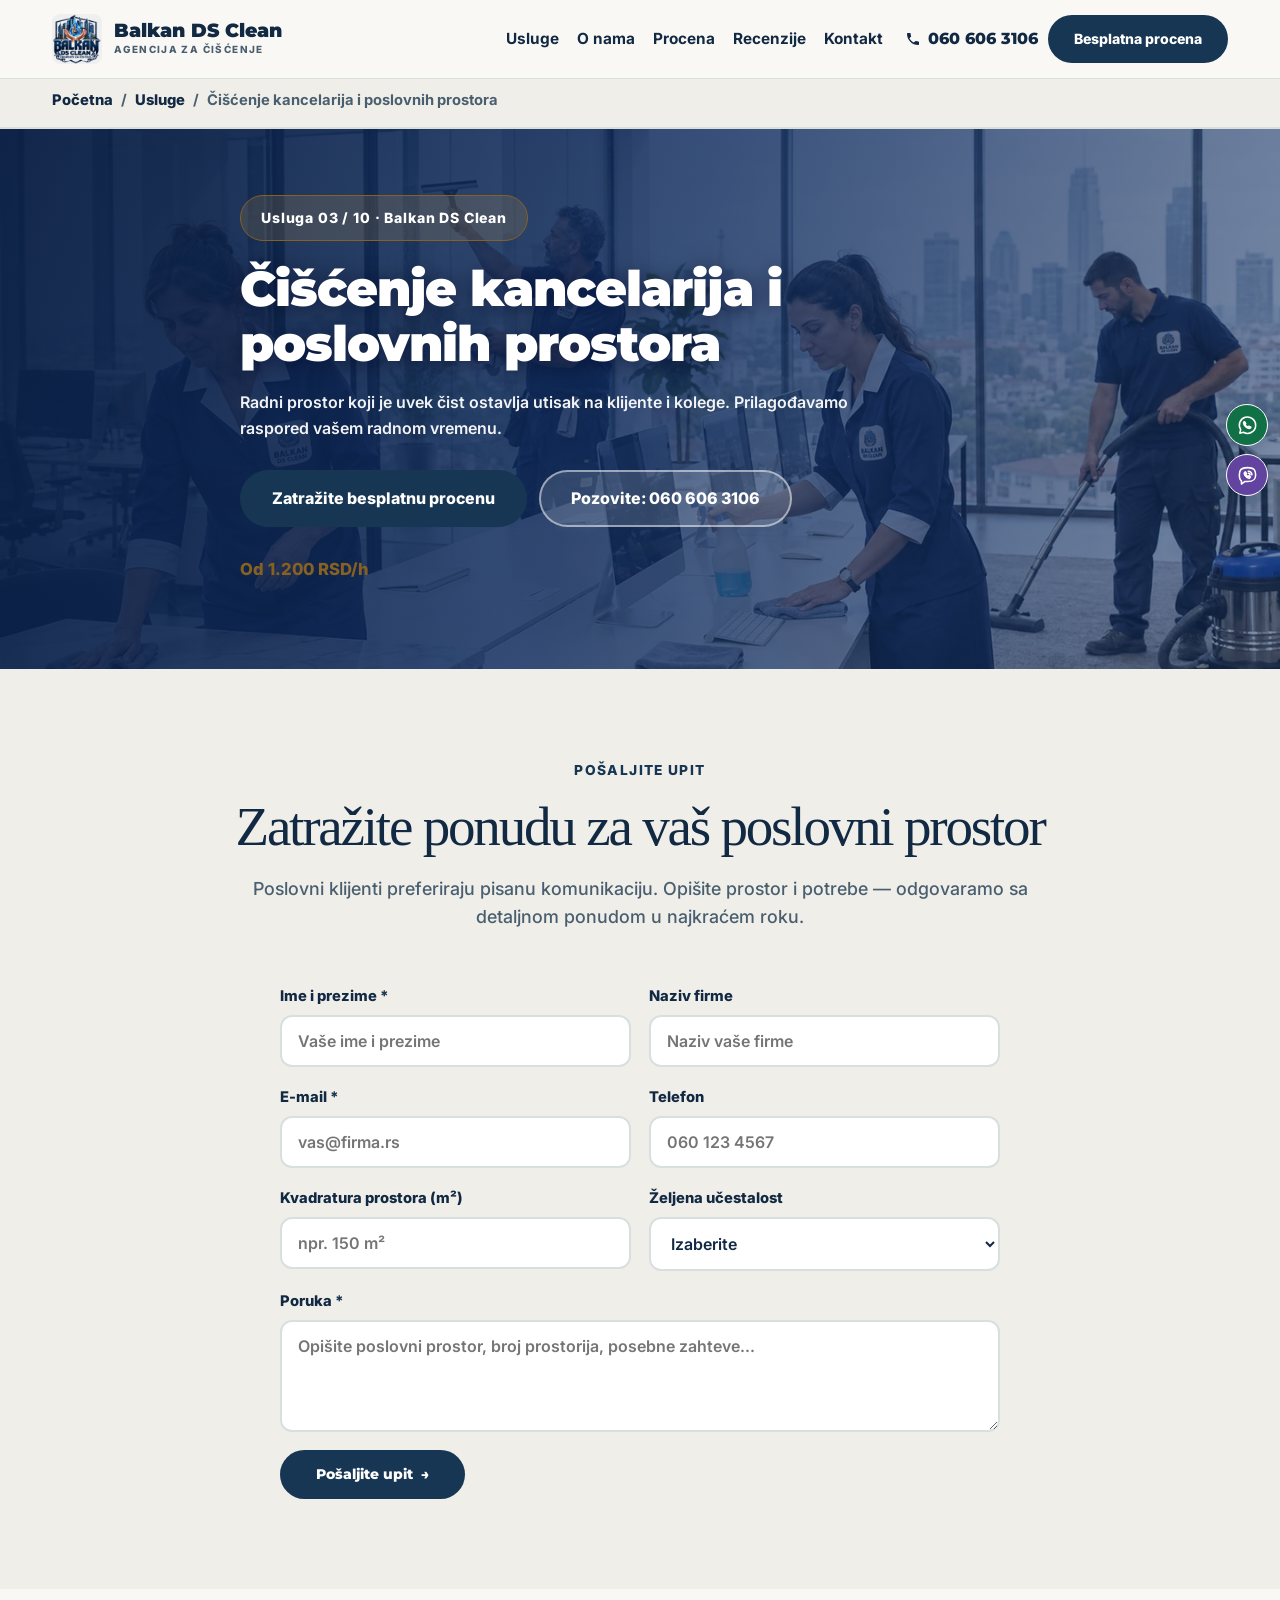
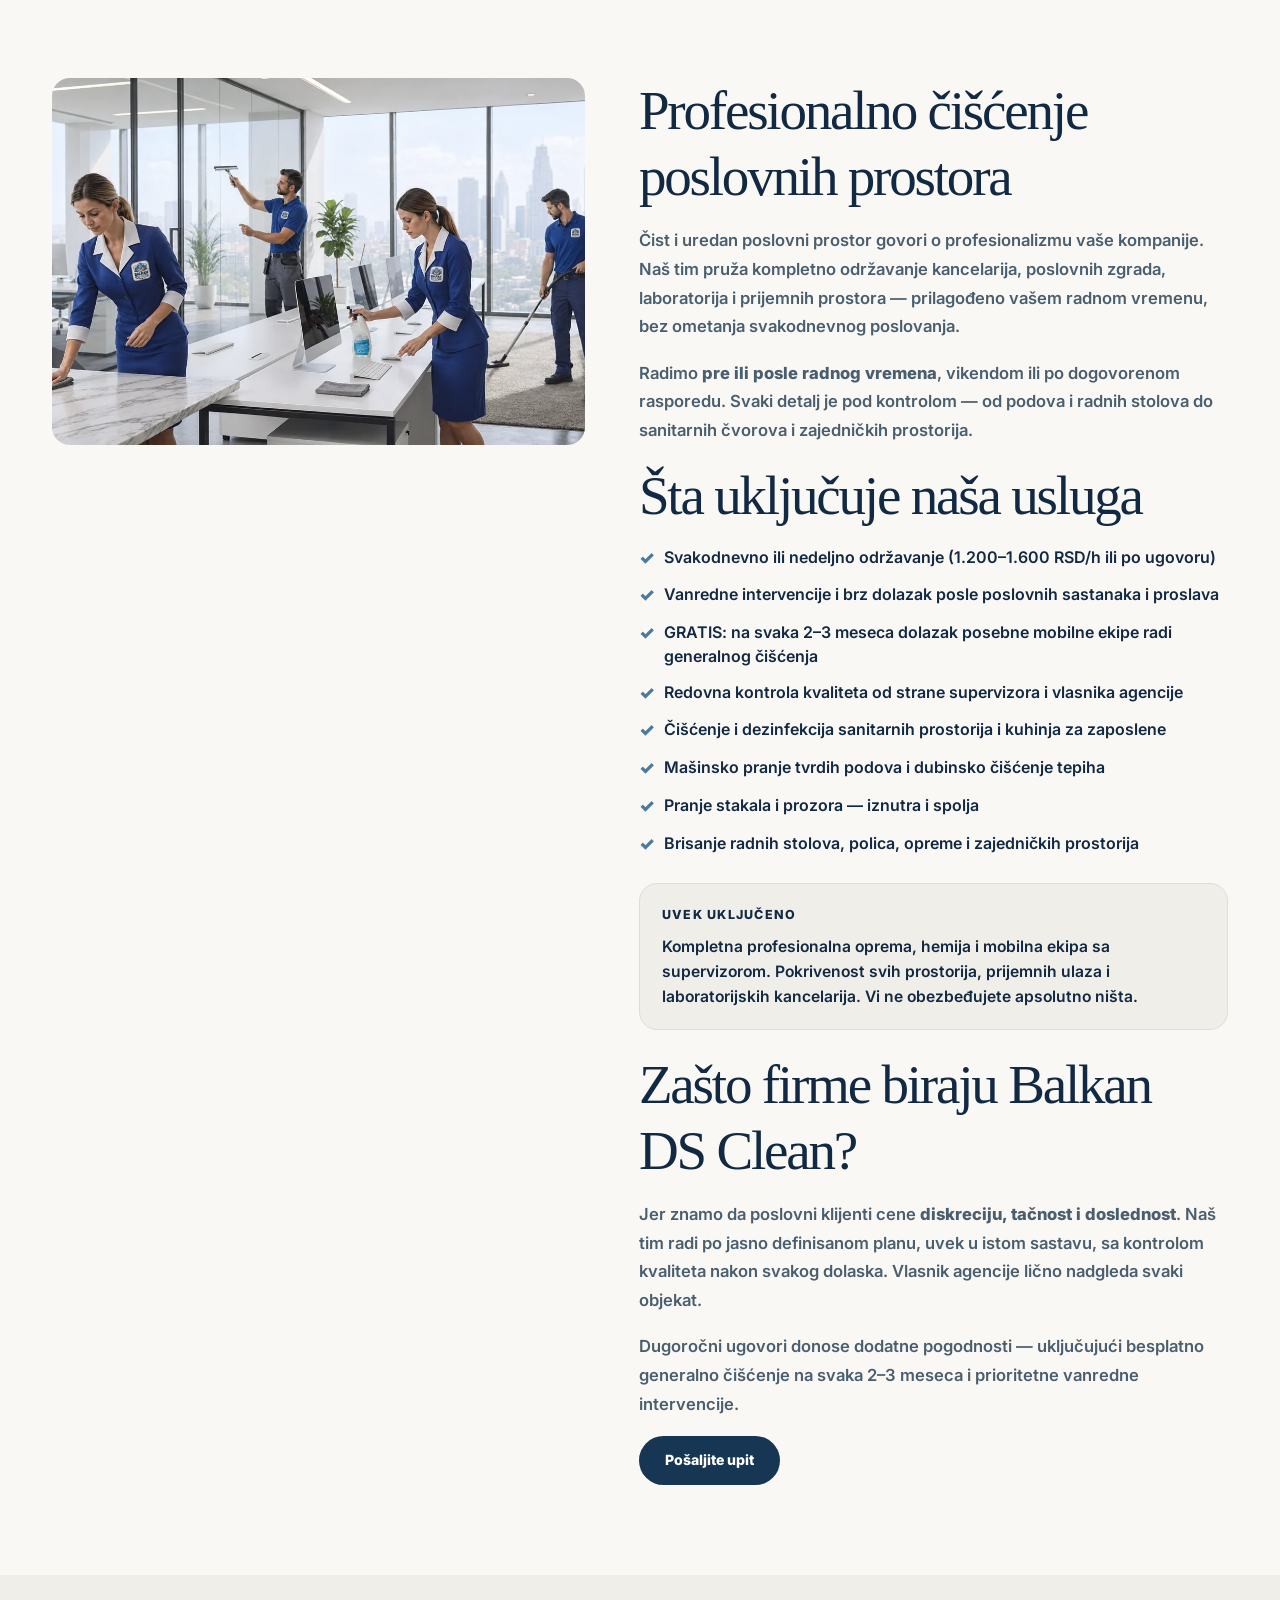
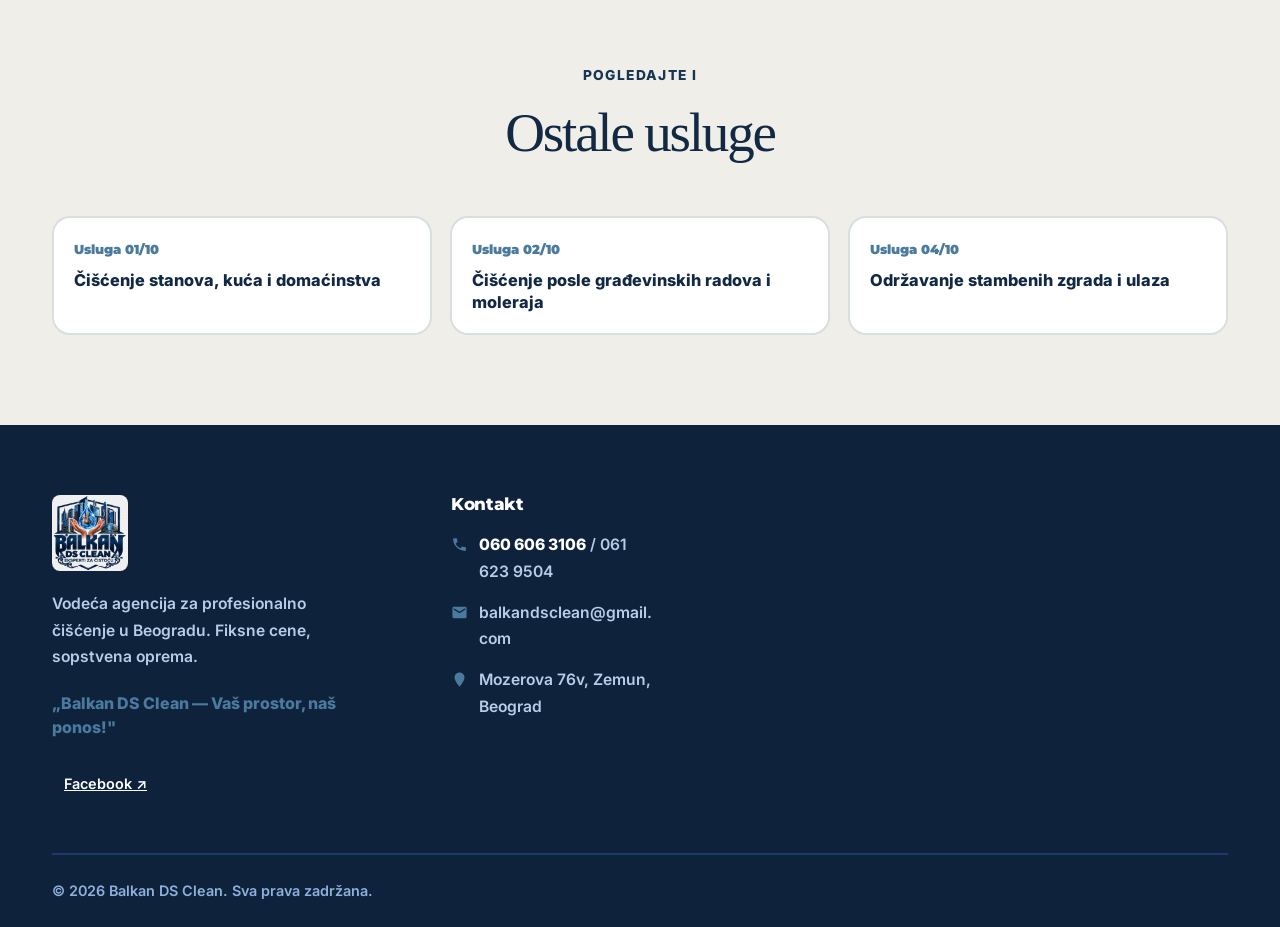
==== usluge/ciscenje-kancelarija/index.html @ 3cfc8174 "Add Balkan DS Clean website redesign" ====
<!doctype html>
<html lang="sr-Latn"><head>
<meta charset="UTF-8">
<meta name="viewport" content="width=device-width, initial-scale=1.0">
<title>Čišćenje kancelarija i poslovnih prostora — Balkan DS Clean | Beograd</title>
<meta name="description" content="Profesionalno čišćenje kancelarija u Beogradu — svakodnevno, nedeljno ili mesečno održavanje. GRATIS generalka.">
<link rel="canonical" href="https://ciscenjebalkan.rs/usluge/ciscenje-kancelarija/">
<meta name="robots" content="index, follow">
<meta property="og:title" content="Čišćenje kancelarija i poslovnih prostora — Balkan DS Clean">
<meta property="og:description" content="Profesionalno čišćenje kancelarija u Beogradu — svakodnevno, nedeljno ili mesečno održavanje. GRATIS generalka.">
<meta property="og:url" content="https://ciscenjebalkan.rs/usluge/ciscenje-kancelarija/">
<meta property="og:type" content="website">
<meta property="og:image" content="https://ciscenjebalkan.rs/og-image.png">
<meta name="twitter:card" content="summary_large_image">
<meta name="theme-color" content="#122943">
<meta name="color-scheme" content="light only">
<link rel="preconnect" href="https://fonts.googleapis.com">
<link rel="preconnect" href="https://fonts.gstatic.com" crossorigin="">
<link href="https://fonts.googleapis.com/css2?family=Montserrat:wght@700;800;900&amp;family=Inter:wght@500;600;700;800&amp;display=swap&amp;subset=latin,latin-ext" rel="stylesheet">
<script type="application/ld+json">
{"@context":"https://schema.org","@type":"Service","serviceType":"Čišćenje kancelarija i poslovnih prostora","provider":{"@type":"HouseCleaningService","name":"Balkan DS Clean","telephone":"+381606063106","email":"balkandsclean@gmail.com"},"areaServed":{"@type":"City","name":"Beograd"},"url":"https://ciscenjebalkan.rs/usluge/ciscenje-kancelarija/","description":"Profesionalno čišćenje kancelarija u Beogradu — svakodnevno, nedeljno ili mesečno održavanje. GRATIS generalka."}
</script>
<style>
:root{
  color-scheme: only light;
  --plava:#1A56A0;
  --plava-tamna:#0E2E5A;
  --plava-hover:#2366B8;
  --plava-svetla:#4C8DD6;
  --plava-bg:#EFF6FF;
  --plava-bg2:#DCE9F7;
  --tekst:#1A3D6E;
  --tekst-blagi:#3A6BA5;
  --bela:#FFFFFF;
  --linija:#B8D4F0;
  --zlato:#2E6FBB;
  --korall:#E8724C;
  --sadrzaj:1240px;
  --r:16px;
  --f-naslov:'Montserrat',system-ui,sans-serif;
  --f-tekst:'Inter',system-ui,-apple-system,sans-serif;
}
*{margin:0;padding:0;box-sizing:border-box}
html{scroll-behavior:smooth;background:#fff}
body{font-family:var(--f-tekst);color:var(--tekst);background:var(--bela);font-size:1.12rem;font-weight:600;line-height:1.7;-webkit-font-smoothing:antialiased;overflow-x:hidden}
img{max-width:100%;display:block}
a{color:inherit;text-decoration:none}
h1,h2,h3,h4{font-family:var(--f-naslov);color:var(--plava);line-height:1.16;letter-spacing:-.02em;font-weight:800}
.omot{max-width:var(--sadrzaj);margin:0 auto;padding:0 32px}
button{font:inherit;cursor:pointer}
strong,b{font-weight:800}

/* HEADER */
.glava{position:fixed;top:0;left:0;right:0;z-index:70;padding:10px 0;transition:background .25s,padding .25s,box-shadow .25s;background:linear-gradient(180deg,rgba(8,29,66,.6),rgba(8,29,66,0))}
.glava.pun{background:rgba(255,255,255,.98);backdrop-filter:blur(12px);padding:6px 0;box-shadow:0 1px 0 var(--linija)}
.glava .omot{display:flex;align-items:center;gap:22px;min-height:58px}
.logo{display:flex;align-items:center;gap:12px;flex-shrink:0}
.logo img{height:60px;width:auto;object-fit:contain;transition:height .25s;flex-shrink:0}
.glava.pun .logo img{height:50px}
.logo-ime{font-family:var(--f-naslov);font-weight:900;font-size:1.16rem;color:#fff;transition:color .25s;display:block;line-height:1.15}
.logo-pod{font-size:.62rem;letter-spacing:.14em;text-transform:uppercase;font-weight:800;color:rgba(255,255,255,.8);transition:color .25s;display:block}
.glava.pun .logo-ime{color:var(--plava)}
.glava.pun .logo-pod{color:var(--tekst-blagi)}
.meni{display:flex;gap:18px;margin-left:auto;align-items:center}
.meni a{font-size:.96rem;font-weight:700;color:rgba(255,255,255,.95);padding:6px 0;position:relative;transition:color .2s;white-space:nowrap}
.glava.pun .meni a{color:var(--tekst)}
.meni a::after{content:'';position:absolute;left:0;bottom:0;height:2px;width:0;background:var(--korall);transition:width .2s}
.meni a:hover::after{width:100%}
.glava-akcije{display:flex;align-items:center;gap:10px}
.tel-glava{font-family:var(--f-naslov);font-weight:800;font-size:.98rem;color:#fff;display:flex;align-items:center;gap:7px;white-space:nowrap;transition:color .25s}
.glava.pun .tel-glava{color:var(--plava)}
.tel-glava svg{width:16px;height:16px;fill:currentColor}
.dugme{display:inline-flex;align-items:center;justify-content:center;gap:9px;padding:14px 24px;border-radius:10px;font-weight:800;font-size:.96rem;border:2px solid transparent;cursor:pointer;transition:all .2s;white-space:nowrap;line-height:1.2}
.dugme-plava{background:var(--plava);color:#fff}
.dugme-plava:hover{background:var(--plava-hover);transform:translateY(-2px)}
.dugme-korall{background:var(--korall);color:#fff}
.dugme-korall:hover{background:#D4623D;transform:translateY(-2px)}
.dugme-obris{background:transparent;color:var(--plava);border-color:var(--linija)}
.dugme-obris:hover{border-color:var(--plava-svetla);background:var(--plava-bg)}
.dugme-providno{background:rgba(255,255,255,.14);color:#fff;border-color:rgba(255,255,255,.5)}
.dugme-providno:hover{background:rgba(255,255,255,.24)}
.dugme-wa{background:#25D366;color:#fff}
.dugme-wa:hover{background:#1FB955;transform:translateY(-2px)}
.burger{display:none;background:none;border:0;padding:8px;cursor:pointer}
.burger span{display:block;width:24px;height:3px;background:#fff;margin:5px 0;transition:.22s;border-radius:2px}
.glava.pun .burger span{background:var(--plava)}
.burger.aktivan span:nth-child(1){transform:translateY(8px) rotate(45deg)}
.burger.aktivan span:nth-child(2){opacity:0}
.burger.aktivan span:nth-child(3){transform:translateY(-8px) rotate(-45deg)}

/* HERO */
.hero{position:relative;min-height:96svh;display:flex;align-items:center;padding:150px 0 70px;overflow:hidden;background:var(--plava-tamna)}
.hero-slika{position:absolute;inset:0;z-index:1}
.hero-slika img{width:100%;height:100%;object-fit:cover}
.hero-slika::after{content:'';position:absolute;inset:0;background:linear-gradient(115deg,rgba(8,29,66,.95) 0%,rgba(13,42,92,.85) 45%,rgba(13,42,92,.55) 100%)}
.hero .omot{position:relative;z-index:6}
.hero-tekst{max-width:820px}
.nadnaslov{display:inline-flex;align-items:center;gap:10px;font-size:.9rem;font-weight:800;letter-spacing:.03em;color:#fff;background:rgba(217,164,65,.16);border:1.5px solid var(--zlato);padding:11px 20px;border-radius:100px;margin-bottom:24px}
.nadnaslov .zvezde{color:var(--zlato);font-size:1.15rem;letter-spacing:.05em}
.hero h1{font-weight:900;font-size:clamp(2.1rem,4.2vw,3.6rem);line-height:1.12;letter-spacing:-.02em;color:#fff;margin-bottom:22px;text-shadow:0 2px 24px rgba(0,10,30,.6)}
.hero h1 span{color:var(--plava-svetla)}
.hero-uvod{font-size:clamp(1.05rem,1.3vw,1.24rem);font-weight:600;color:rgba(255,255,255,.94);max-width:720px;margin-bottom:32px;line-height:1.62;text-shadow:0 1px 12px rgba(0,10,30,.5)}
.hero-akcije{display:flex;gap:12px;flex-wrap:wrap;margin-bottom:38px}
.hero-akcije .dugme{padding:18px 32px;font-size:1.04rem}
.pulsira{animation:pulsPad 2.2s ease-in-out infinite}
@keyframes pulsPad{0%,100%{box-shadow:0 0 0 0 rgba(232,114,76,.45)}50%{box-shadow:0 0 0 12px rgba(232,114,76,0)}}
.hero-poverenje{display:flex;flex-direction:column;gap:12px}
.hero-poverenje-red{display:flex;align-items:center;gap:11px;color:#fff;font-size:.98rem;font-weight:700}
.hero-poverenje-red svg{width:20px;height:20px;fill:var(--plava-svetla);flex-shrink:0}

/* TRAKA POVERENJA (velike zvezde) */
.poverenje{background:var(--plava-bg);padding:34px 0;border-bottom:2px solid var(--linija)}
.poverenje .omot{display:flex;align-items:center;justify-content:center;gap:22px;flex-wrap:wrap;text-align:center}
.pov-zvezde{font-size:2.6rem;color:var(--zlato);letter-spacing:.06em;line-height:1}
.pov-tekst{max-width:640px}
.pov-ocena{font-family:var(--f-naslov);font-weight:900;font-size:1.5rem;color:var(--plava);display:block;line-height:1.2}
.pov-poruka{font-size:1.06rem;font-weight:700;color:var(--tekst-blagi);line-height:1.5}

/* SEKCIJE */
.sekcija{padding:92px 0}
.sekcija-svetla{background:var(--plava-bg)}
.zaglavlje{max-width:780px;margin:0 auto 52px;text-align:center}
.oznaka{font-size:.86rem;font-weight:800;letter-spacing:.1em;color:var(--korall);margin-bottom:14px;display:block;text-transform:uppercase}
.zaglavlje h2{font-weight:900;font-size:clamp(1.9rem,3.1vw,2.7rem);margin-bottom:16px;line-height:1.14}
.zaglavlje p{color:var(--tekst-blagi);font-size:1.12rem;font-weight:600;line-height:1.6}

/* USLUGE */
.usluge-mreza{display:grid;grid-template-columns:repeat(4,1fr);gap:20px}
.usluga-karta{background:#fff;border:2px solid var(--linija);border-radius:var(--r);overflow:hidden;transition:border-color .25s,transform .25s,box-shadow .25s;display:flex;flex-direction:column}
.usluga-karta:hover{border-color:var(--plava-svetla);transform:translateY(-5px);box-shadow:0 22px 44px rgba(13,42,92,.14)}
.usluga-slika{aspect-ratio:16/10;position:relative;overflow:hidden;background:var(--plava-bg2)}
.usluga-slika img{width:100%;height:100%;object-fit:cover;transition:transform .5s}
.usluga-karta:hover .usluga-slika img{transform:scale(1.07)}
.usluga-ikona{position:absolute;left:12px;bottom:12px;width:44px;height:44px;border-radius:11px;background:rgba(255,255,255,.95);display:flex;align-items:center;justify-content:center;box-shadow:0 4px 12px rgba(8,29,66,.25)}
.usluga-ikona svg{width:24px;height:24px;fill:var(--plava)}
.usluga-sadrzaj{padding:20px 20px 22px;display:flex;flex-direction:column;flex:1}
.usluga-sadrzaj h3{font-weight:800;font-size:1.06rem;margin-bottom:8px;line-height:1.3}
.usluga-sadrzaj p{font-size:.94rem;color:var(--tekst-blagi);font-weight:600;line-height:1.5;margin-bottom:14px;flex:1}
.usluga-cena{font-weight:800;color:var(--plava);font-size:.96rem;padding-top:12px;border-top:1.5px solid var(--linija);margin-bottom:12px}
.usluga-vise{display:inline-flex;align-items:center;gap:6px;font-weight:800;font-size:.94rem;color:var(--korall)}
.usluga-karta:hover .usluga-vise{gap:10px}
.usluga-vise span{transition:transform .2s}

/* KALKULATOR + FORMA */
.kalk-wrap{display:grid;grid-template-columns:1.1fr .9fr;gap:0;background:#fff;border:2px solid var(--plava-svetla);border-radius:20px;overflow:hidden;box-shadow:0 24px 60px rgba(13,42,92,.14);max-width:1080px;margin:0 auto}
.kalk{padding:44px 40px;min-width:0}
.kalk h3{font-weight:900;font-size:1.44rem;margin-bottom:6px;overflow-wrap:break-word}
.kalk-uvod{color:var(--tekst-blagi);font-weight:600;margin-bottom:26px;font-size:1rem}
.kalk-red{display:grid;grid-template-columns:1fr 1fr;gap:18px;margin-bottom:22px}
.polje label{display:block;font-weight:800;font-size:.94rem;color:var(--plava);margin-bottom:8px}
.polje input,.polje select{width:100%;padding:15px;border:2px solid var(--linija);border-radius:10px;font-size:max(1.05rem,16px);font-weight:700;color:var(--tekst);background:#fff;transition:border-color .2s;-webkit-appearance:none;font-family:inherit}
.polje input:focus,.polje select:focus{outline:none;border-color:var(--plava-svetla)}
.kalk-rezultat{background:var(--plava-bg);border-radius:12px;padding:22px 24px;margin-bottom:20px}
.kalk-oznaka{font-size:.8rem;font-weight:800;letter-spacing:.08em;color:var(--tekst-blagi);display:block;margin-bottom:4px;text-transform:uppercase}
.kalk-iznos{font-family:var(--f-naslov);font-weight:900;font-size:2.3rem;color:var(--plava);line-height:1.1}
.kalk-popust{display:none;background:var(--zlato);color:#fff;font-weight:800;font-size:.82rem;padding:7px 12px;border-radius:6px;margin-top:8px}
.kalk-popust.vidi{display:inline-block}
.forma-sms{background:var(--plava-tamna);padding:44px 36px;color:#fff;min-width:0}
.forma-sms h3{color:#fff;font-weight:900;font-size:1.34rem;margin-bottom:8px}
.forma-sms>p{color:rgba(255,255,255,.82);font-weight:600;font-size:.98rem;margin-bottom:24px;line-height:1.55}
.fs-polje{margin-bottom:14px}
.fs-polje label{display:block;font-weight:800;font-size:.9rem;color:var(--plava-svetla);margin-bottom:7px}
.fs-polje input{width:100%;padding:14px;border-radius:9px;border:2px solid rgba(255,255,255,.18);background:rgba(255,255,255,.08);color:#fff;font-size:max(1.02rem,16px);font-weight:700;font-family:inherit}
.fs-polje input::placeholder{color:rgba(255,255,255,.45)}
.fs-polje input:focus{outline:none;border-color:var(--plava-svetla)}
.fs-submit{width:100%;margin-top:6px;padding:16px;justify-content:center}
.fs-nota{font-size:.82rem;color:rgba(255,255,255,.55);font-weight:500;margin-top:12px;line-height:1.5}

/* O NAMA */
.onama{display:grid;grid-template-columns:.9fr 1.1fr;gap:56px;align-items:center}
.onama-slika{position:relative;border-radius:20px;overflow:hidden;aspect-ratio:4/5}
.onama-slika img{width:100%;height:100%;object-fit:cover}
.onama-peckat{position:absolute;bottom:-16px;right:-16px;width:120px;height:120px;background:#fff;border-radius:50%;box-shadow:0 12px 34px rgba(13,42,92,.24);padding:8px;display:flex;align-items:center;justify-content:center}
.onama-peckat img{border-radius:50%}
.onama-tekst h2{font-weight:900;font-size:clamp(1.8rem,3vw,2.5rem);margin-bottom:10px;line-height:1.16}
.onama-slogan{color:var(--korall);font-weight:800;font-size:1.08rem;margin-bottom:22px;display:block;line-height:1.5}
.onama-tekst p{color:var(--tekst-blagi);font-weight:600;margin-bottom:18px;line-height:1.72}
.onama-tekst p b,.onama-tekst p strong{color:var(--plava);font-weight:800}
.onama-potpis{margin-top:26px;padding-top:22px;border-top:2px solid var(--linija);display:flex;align-items:center;gap:14px}
.onama-potpis-slovo{width:52px;height:52px;border-radius:50%;background:var(--plava);color:#fff;font-family:var(--f-naslov);font-weight:900;font-size:1.3rem;display:flex;align-items:center;justify-content:center;flex-shrink:0}
.onama-potpis-ime{font-weight:800;color:var(--plava);font-size:1.02rem;display:block}
.onama-potpis-tim{font-size:.92rem;font-weight:600;color:var(--tekst-blagi)}

/* GALERIJA */
.filteri{display:flex;gap:9px;justify-content:center;flex-wrap:wrap;margin-bottom:40px}
.filter{background:#fff;border:2px solid var(--linija);border-radius:100px;padding:11px 22px;font-size:.96rem;font-weight:800;color:var(--tekst-blagi);cursor:pointer;transition:all .2s}
.filter:hover{border-color:var(--plava-svetla);color:var(--plava)}
.filter.aktivan{background:var(--plava);border-color:var(--plava);color:#fff}
.galerija{display:grid;grid-template-columns:repeat(4,1fr);gap:14px}
.gs{position:relative;overflow:hidden;border-radius:var(--r);cursor:pointer;background:var(--plava-bg2);border:0;padding:0;display:block;aspect-ratio:4/3}
.gs img{width:100%;height:100%;object-fit:cover;transition:transform .5s}
.gs:hover img{transform:scale(1.08)}
.gs::after{content:'';position:absolute;inset:0;background:linear-gradient(to top,rgba(8,29,66,.72),transparent 58%);opacity:0;transition:opacity .3s}
.gs:hover::after{opacity:1}
.gs-oznaka{position:absolute;left:14px;bottom:13px;z-index:2;color:#fff;font-size:.9rem;font-weight:800;opacity:0;transform:translateY(8px);transition:all .3s}
.gs:hover .gs-oznaka{opacity:1;transform:none}
.gs.sakriven{display:none}
.svetlo{position:fixed;inset:0;z-index:200;background:rgba(5,18,42,.96);display:none;align-items:center;justify-content:center;padding:24px}
.svetlo.otvoreno{display:flex}
.svetlo img{max-width:92vw;max-height:82vh;object-fit:contain;border-radius:8px}
.svetlo-x,.svetlo-nazad,.svetlo-napred{position:absolute;background:rgba(255,255,255,.14);border:0;width:50px;height:50px;border-radius:50%;cursor:pointer;display:flex;align-items:center;justify-content:center;transition:background .2s}
.svetlo-x:hover,.svetlo-nazad:hover,.svetlo-napred:hover{background:var(--plava-svetla)}
.svetlo-x{top:22px;right:22px}
.svetlo-nazad{left:22px;top:50%;transform:translateY(-50%)}
.svetlo-napred{right:22px;top:50%;transform:translateY(-50%)}
.svetlo svg{width:22px;height:22px;fill:#fff}
.svetlo-info{position:absolute;left:0;right:0;bottom:22px;text-align:center;color:rgba(255,255,255,.9);font-size:.96rem;font-weight:700;padding:0 70px}

/* RECENZIJE SLAJDER */
.gugl-traka{display:flex;align-items:center;justify-content:center;gap:14px;margin-bottom:40px;flex-wrap:wrap}
.gugl-kutija{display:flex;align-items:center;gap:13px;background:#fff;border:2px solid var(--linija);border-radius:100px;padding:12px 24px}
.gugl-kutija svg{width:24px;height:24px;flex-shrink:0}
.gugl-ocena{font-family:var(--f-naslov);font-weight:900;font-size:1.34rem;color:var(--plava)}
.zvezde-r{color:var(--zlato);letter-spacing:.08em}
.gugl-tekst{font-size:.96rem;font-weight:700;color:var(--tekst-blagi)}
.slajder{position:relative;max-width:1100px;margin:0 auto;overflow:hidden}
.slajder-traka{display:flex;transition:transform .5s ease}
.rec-slajd{min-width:100%;display:grid;grid-template-columns:repeat(3,1fr);gap:20px;padding:4px}
.recenzija{background:#fff;border:2px solid var(--linija);border-radius:var(--r);padding:28px 24px;display:flex;flex-direction:column}
.recenzija .zvezde-r{font-size:1.05rem;margin-bottom:14px;display:block}
.recenzija p{font-size:.98rem;font-weight:600;color:var(--tekst);line-height:1.62;flex:1;margin-bottom:20px}
.recenzija footer{display:flex;align-items:center;gap:12px;padding-top:16px;border-top:1.5px solid var(--linija)}
.avatar{width:44px;height:44px;border-radius:50%;background:var(--plava-bg2);display:flex;align-items:center;justify-content:center;font-family:var(--f-naslov);font-weight:900;color:var(--plava);font-size:1rem;flex-shrink:0}
.rec-ime{font-weight:800;font-size:.98rem;color:var(--plava);line-height:1.3;display:block}
.rec-tip{font-size:.86rem;font-weight:600;color:var(--tekst-blagi);display:block}
.slajder-kontrole{display:flex;align-items:center;justify-content:center;gap:16px;margin-top:32px}
.slajder-dugme{width:48px;height:48px;border-radius:50%;background:#fff;border:2px solid var(--linija);cursor:pointer;display:flex;align-items:center;justify-content:center;transition:all .2s}
.slajder-dugme:hover{border-color:var(--plava);background:var(--plava)}
.slajder-dugme:hover svg{fill:#fff}
.slajder-dugme svg{width:20px;height:20px;fill:var(--plava)}
.slajder-tacke{display:flex;gap:8px}
.slajder-tacka{width:10px;height:10px;border-radius:50%;background:var(--linija);border:0;cursor:pointer;transition:all .2s;padding:0}
.slajder-tacka.aktivna{background:var(--plava);width:28px;border-radius:5px}

/* FAQ */
.faq{max-width:820px;margin:0 auto}
.faq-stavka{border-bottom:2px solid var(--linija)}
.faq-pitanje{width:100%;background:none;border:0;padding:22px 4px;display:flex;align-items:center;justify-content:space-between;gap:20px;text-align:left;font-family:var(--f-naslov);font-weight:800;font-size:1.08rem;color:var(--plava)}
.faq-ikona{width:22px;height:22px;flex-shrink:0;position:relative;transition:transform .3s}
.faq-ikona::before,.faq-ikona::after{content:'';position:absolute;background:var(--plava);border-radius:2px;transition:.25s}
.faq-ikona::before{width:16px;height:3px;top:50%;left:50%;transform:translate(-50%,-50%)}
.faq-ikona::after{width:3px;height:16px;top:50%;left:50%;transform:translate(-50%,-50%)}
.faq-stavka.otvoren .faq-ikona::after{transform:translate(-50%,-50%) rotate(90deg);opacity:0}
.faq-odgovor{max-height:0;overflow:hidden;transition:max-height .35s ease}
.faq-odgovor p{padding:0 4px 22px;color:var(--tekst-blagi);font-weight:600;font-size:1rem;line-height:1.62;max-width:720px}
.faq-stavka.otvoren .faq-odgovor{max-height:360px}

/* OPSTINE */
.opstine{position:relative;min-height:360px;display:flex;align-items:center;overflow:hidden;background:var(--plava-tamna)}
.opstine>img{position:absolute;inset:0;width:100%;height:100%;object-fit:cover;z-index:1}
.opstine::after{content:'';position:absolute;inset:0;z-index:2;background:linear-gradient(110deg,rgba(8,29,66,.92) 0%,rgba(13,42,92,.78) 55%,rgba(13,42,92,.55) 100%)}
.opstine .omot{position:relative;z-index:3}
.opstine-tekst{max-width:820px;margin:0 auto;text-align:center}
.opstine h2{font-weight:900;font-size:clamp(1.6rem,2.6vw,2.2rem);color:#fff;margin-bottom:14px;line-height:1.2}
.opstine-uvod{color:rgba(255,255,255,.9);font-weight:600;font-size:1.06rem;margin-bottom:24px}
.opstine-lista{display:flex;flex-wrap:wrap;gap:9px;justify-content:center}
.opstina{background:rgba(255,255,255,.1);border:1.5px solid rgba(255,255,255,.22);color:#fff;font-size:.9rem;font-weight:700;padding:9px 17px;border-radius:100px}

/* FOOTER */
.podnozje{background:var(--plava-tamna);color:#B8CCE8;padding:70px 0 0;font-size:1rem;font-weight:600}
.podnozje-mreza{display:grid;grid-template-columns:1.7fr 1fr 1fr 1.3fr;gap:44px;padding-bottom:48px}
.podnozje-mreza>div{min-width:0}
.podnozje .logo img{height:70px;width:auto;object-fit:contain}
.podnozje-o{margin:20px 0;max-width:320px;line-height:1.7;font-size:.98rem}
.podnozje-slogan{color:var(--plava-svetla);font-weight:800;font-size:1rem;margin-bottom:24px;display:block;max-width:320px;line-height:1.5}
.soc-naslov{font-size:.76rem;font-weight:800;letter-spacing:.12em;color:#8FB0DC;margin-bottom:11px;display:block;text-transform:uppercase}
.socijalne{display:flex;gap:9px;margin-bottom:22px;flex-wrap:wrap}
.soc{width:46px;height:46px;border-radius:11px;display:flex;align-items:center;justify-content:center;transition:transform .2s,opacity .2s}
.soc:hover{transform:translateY(-3px);opacity:.9}
.soc svg{width:22px;height:22px;fill:#fff}
.soc-tel{background:var(--plava)}
.soc-mejl{background:var(--plava-hover)}
.soc-wa{background:#25D366}
.soc-viber{background:#7360F2}
.podnozje h4{color:#fff;font-size:1.04rem;margin-bottom:18px;font-weight:800}
.podnozje ul{list-style:none;display:flex;flex-direction:column;gap:11px}
.podnozje ul a{font-size:.98rem;font-weight:600;transition:color .2s}
.podnozje ul a:hover{color:var(--plava-svetla)}
.kontakt-red{display:flex;gap:11px;margin-bottom:14px;align-items:flex-start;font-size:.98rem;font-weight:600;overflow-wrap:anywhere;min-width:0}
.kontakt-red svg{width:17px;height:17px;fill:var(--plava-svetla);flex-shrink:0;margin-top:4px}
.kontakt-red a:hover{color:#fff}
.kontakt-red b{color:#fff;font-weight:800}
.pravno{border-top:2px solid #1D3A6E;padding:24px 0;display:flex;justify-content:space-between;gap:20px;flex-wrap:wrap;font-size:.9rem;font-weight:600;color:#8FB0DC}
.pravno-agencija{display:block;margin-top:6px;color:#6B8CBE}

/* MOBILNA TRAKA */
.mob-traka{position:fixed;bottom:0;left:0;right:0;z-index:80;background:#fff;border-top:2px solid var(--linija);box-shadow:0 -6px 22px rgba(13,42,92,.16);display:none;padding:9px 10px calc(9px + env(safe-area-inset-bottom));gap:8px}
.mob-traka a{flex:1;display:flex;flex-direction:column;align-items:center;justify-content:center;gap:3px;padding:10px 4px;border-radius:9px;font-size:.76rem;font-weight:800;color:#fff;text-align:center;line-height:1.2}
.mob-traka svg{width:20px;height:20px;fill:#fff}
.mt-tel{background:var(--plava)}
.mt-wa{background:#25D366}
.mt-zakazi{background:var(--korall)}

.otkrij{opacity:0;transform:translateY(22px);transition:opacity .6s ease,transform .6s ease}
.otkrij.vidljivo{opacity:1;transform:none}
:focus-visible{outline:3px solid var(--plava-svetla);outline-offset:3px;border-radius:4px}

@media (prefers-reduced-motion:reduce){
  *{animation:none!important;transition:none!important}
  .otkrij{opacity:1;transform:none}
  html{scroll-behavior:auto}
}

@media (max-width:1180px){
  .usluge-mreza{grid-template-columns:repeat(3,1fr)}
  .galerija{grid-template-columns:repeat(3,1fr)}
  .podnozje-mreza{grid-template-columns:1fr 1fr;gap:36px}
  .kalk-wrap{grid-template-columns:1fr}
  .rec-slajd{grid-template-columns:1fr}
  .onama{grid-template-columns:1fr;gap:40px}
  .onama-slika{max-width:420px;margin:0 auto;width:100%}
}
@media (max-width:940px){
  .meni,.tel-glava,.glava-akcije .dugme{display:none}
  .burger{display:block;margin-left:auto}
  .meni.otvoren{display:flex;flex-direction:column;position:absolute;top:100%;left:0;right:0;background:#fff;padding:20px 32px 28px;gap:2px;border-bottom:2px solid var(--linija);box-shadow:0 16px 34px rgba(13,42,92,.16);align-items:stretch}
  .meni.otvoren a{color:var(--tekst);padding:14px 0;border-bottom:1.5px solid var(--linija);font-size:1.06rem}
  .meni.otvoren a::after{display:none}
  .hero{padding:112px 0 54px;min-height:auto}
  .usluge-mreza{grid-template-columns:repeat(2,1fr)}
  .galerija{grid-template-columns:repeat(2,1fr)}
  .sekcija{padding:60px 0}
  .kalk{padding:32px 26px}
  .forma-sms{padding:32px 26px}
  .kalk-red{grid-template-columns:1fr;gap:16px}
  .opstine{min-height:300px}
  .mob-traka{display:flex}
  body{padding-bottom:78px}
  .pov-zvezde{font-size:2rem}
  .forma-red{grid-template-columns:1fr}
}
@media (max-width:700px){
  .omot{padding:0 18px}
  .usluge-mreza{grid-template-columns:1fr}
  .galerija{grid-template-columns:1fr}
  .podnozje-mreza{grid-template-columns:1fr;gap:30px}
  .filteri{gap:7px;margin-bottom:26px}
  .filter{padding:9px 15px;font-size:.9rem}
  .kalk-iznos{font-size:2rem}
  .mob-traka a{font-size:.68rem}
  .onama-peckat{width:92px;height:92px;bottom:-12px;right:-12px}
  .hero h1{font-size:clamp(1.9rem,7vw,2.4rem)}
  .pov-zvezde{font-size:1.7rem}
  .poverenje .omot{gap:14px}
}

/* PODSTRANICA - extra */
.breadcrumb{padding:14px 0;margin-top:74px;font-size:.92rem;font-weight:700;color:var(--tekst-blagi);background:var(--plava-bg);border-bottom:2px solid var(--linija)}
.breadcrumb .omot{display:flex;align-items:center;gap:8px;flex-wrap:wrap}
.breadcrumb a{color:var(--plava);font-weight:800}
.breadcrumb a:hover{text-decoration:underline}
.breadcrumb span{color:var(--tekst-blagi)}

.usluga-hero{position:relative;min-height:60svh;display:flex;align-items:center;padding:30px 0 50px;overflow:hidden;background:var(--plava-tamna)}
.usluga-hero-slika{position:absolute;inset:0;z-index:1}
.usluga-hero-slika img{width:100%;height:100%;object-fit:cover}
.usluga-hero-slika::after{content:'';position:absolute;inset:0;background:linear-gradient(110deg,rgba(8,29,66,.96) 0%,rgba(13,42,92,.82) 48%,rgba(13,42,92,.5) 100%)}
.usluga-hero .omot{position:relative;z-index:6}
.usluga-hero-tekst{max-width:800px}
.usluga-broj-veliki{display:inline-flex;align-items:center;gap:10px;font-size:.88rem;font-weight:800;letter-spacing:.06em;color:#fff;background:rgba(217,164,65,.16);border:1.5px solid var(--zlato);padding:10px 20px;border-radius:100px;margin-bottom:20px}
.usluga-hero h1{font-weight:900;font-size:clamp(2rem,3.8vw,3.1rem);line-height:1.14;color:#fff;margin-bottom:18px;text-shadow:0 2px 22px rgba(0,10,40,.6)}
.usluga-hero-uvod{font-size:clamp(1rem,1.2vw,1.18rem);font-weight:600;color:rgba(255,255,255,.94);max-width:680px;margin-bottom:28px;line-height:1.62}
.usluga-hero-akcije{display:flex;gap:12px;flex-wrap:wrap;margin-bottom:10px}
.usluga-hero-akcije .dugme{padding:17px 30px;font-size:1rem}
.usluga-hero-cena{display:inline-block;margin-top:18px;color:var(--zlato);font-weight:800;font-size:1.04rem}

.detalji-wrap{display:grid;grid-template-columns:.95fr 1.05fr;gap:54px;align-items:start}
.detalji-slika{border-radius:18px;overflow:hidden;aspect-ratio:16/11}
.detalji-slika img{width:100%;height:100%;object-fit:cover}
.detalji-tekst h2{font-weight:900;font-size:clamp(1.6rem,2.5vw,2.1rem);margin-bottom:16px;line-height:1.2}
.detalji-tekst>p{color:var(--tekst-blagi);font-weight:600;margin-bottom:18px;line-height:1.72;font-size:1.04rem}

.paketi-lista{display:flex;flex-direction:column;gap:14px;margin-bottom:24px}
.paket{background:#fff;border:2px solid var(--linija);border-radius:var(--r);padding:20px 22px;transition:border-color .2s}
.paket:hover{border-color:var(--plava-svetla)}
.paket-vrh{display:flex;align-items:baseline;justify-content:space-between;gap:12px;margin-bottom:8px;flex-wrap:wrap}
.paket-naziv{font-family:var(--f-naslov);font-weight:900;font-size:1.08rem;color:var(--plava)}
.paket-cena{font-weight:800;color:var(--korall);font-size:.98rem;white-space:nowrap}
.paket-opis{color:var(--tekst-blagi);font-weight:600;font-size:.98rem;line-height:1.58}

.uvek-ukljuceno{background:var(--plava-bg);border-radius:var(--r);padding:20px 22px;margin-bottom:22px;border:1.5px solid var(--linija)}
.uu-oznaka{font-size:.78rem;font-weight:800;letter-spacing:.1em;color:var(--plava);display:block;margin-bottom:8px;text-transform:uppercase}
.uvek-ukljuceno p{color:var(--tekst);font-weight:600;font-size:.98rem;line-height:1.6;margin:0}

/* KONTAKT FORMA */
.kontakt-forma{max-width:720px;margin:0 auto}
.forma-red{display:grid;grid-template-columns:1fr 1fr;gap:18px;margin-bottom:18px}
.forma-polje{display:flex;flex-direction:column;gap:6px}
.forma-polje label{font-weight:800;font-size:.92rem;color:var(--plava)}
.obavezno{color:var(--korall)}
.forma-polje input,.forma-polje select,.forma-polje textarea{border:2px solid var(--linija);border-radius:12px;padding:14px 16px;font-family:var(--f-tekst);font-size:1rem;font-weight:600;color:var(--tekst);background:#fff;transition:border-color .2s;width:100%;box-sizing:border-box}
.forma-polje input:focus,.forma-polje select:focus,.forma-polje textarea:focus{outline:none;border-color:var(--plava-svetla)}
.forma-polje textarea{resize:vertical;min-height:100px}
.forma-puna{margin-bottom:18px}
.forma-dugme{font-size:1.08rem;padding:16px 36px;border:0;cursor:pointer;font-family:var(--f-naslov);display:inline-flex;align-items:center;gap:8px}

.kvacice{list-style:none;display:flex;flex-direction:column;gap:11px;margin-bottom:26px}
.kvacice li{display:flex;align-items:flex-start;gap:10px;font-size:1rem;font-weight:600;color:var(--tekst);line-height:1.52}
.kvacice .chk{color:var(--plava-svetla);font-weight:900;flex-shrink:0;font-size:1.1rem}

.mini-cta{background:var(--plava-tamna);border-radius:20px;padding:44px;text-align:center;color:#fff}
.mini-cta h2{color:#fff;font-weight:900;font-size:clamp(1.4rem,2.4vw,1.9rem);margin-bottom:14px}
.mini-cta p{color:rgba(255,255,255,.84);font-weight:600;max-width:560px;margin:0 auto 26px;line-height:1.6}
.mini-cta-akcije{display:flex;gap:12px;justify-content:center;flex-wrap:wrap}

.srodne{display:grid;grid-template-columns:repeat(3,1fr);gap:18px}
.srodna{background:#fff;border:2px solid var(--linija);border-radius:var(--r);padding:20px;transition:border-color .25s,transform .25s;display:block}
.srodna:hover{border-color:var(--plava-svetla);transform:translateY(-3px)}
.srodna-br{font-family:var(--f-naslov);font-weight:900;color:var(--plava-svetla);font-size:.84rem;display:block;margin-bottom:8px}
.srodna-naziv{font-weight:800;color:var(--plava);font-size:1.02rem;line-height:1.35;display:block}

@media(max-width:940px){
  .detalji-wrap{grid-template-columns:1fr;gap:32px}
  .srodne{grid-template-columns:1fr}
  .mini-cta{padding:30px 22px}
  .usluga-hero{padding:20px 0 36px;min-height:auto}
}

</style>
<link rel="icon" href="../../assets/favicon.svg" type="image/svg+xml"><link rel="stylesheet" href="../../polish.css"><script defer src="../../experience.js"></script><noscript><style>.otkrij{opacity:1!important;transform:none!important}</style></noscript></head>
<body>
<a class="skip-link" href="#main">Pređite na sadržaj</a><header class="glava" id="glava">
  <div class="omot">
    <a class="logo" href="../../"><picture><img src="../../assets/logo.jpg" alt="Balkan DS Clean" width="64" height="64"></picture><span><span class="logo-ime">Balkan DS Clean</span><span class="logo-pod">Agencija za čišćenje</span></span></a>
    <nav class="meni" id="meni"><a href="../../#usluge">Usluge</a><a href="../../#onama">O nama</a><a href="../../#procena">Procena</a><a href="../../#recenzije">Recenzije</a><a href="../../#kontakt">Kontakt</a></nav>
    <div class="glava-akcije"><a href="tel:+381606063106" class="tel-glava"><svg viewbox="0 0 24 24" aria-hidden="true"><path d="M6.6 10.8c1.4 2.8 3.8 5.1 6.6 6.6l2.2-2.2c.3-.3.7-.4 1-.2 1.1.4 2.4.6 3.6.6.6 0 1 .4 1 1V20c0 .6-.4 1-1 1-9.4 0-17-7.6-17-17 0-.6.4-1 1-1h3.5c.6 0 1 .4 1 1 0 1.3.2 2.5.6 3.6.1.4 0 .8-.2 1l-2.3 2.2z"></path></svg> 060 606 3106</a><a class="dugme dugme-korall" href="../../#procena">Besplatna procena</a></div>
    <button class="burger" id="burger" aria-label="Meni" aria-expanded="false"><span></span><span></span><span></span></button>
  </div>
</header>
<main id="main"><div class="breadcrumb"><div class="omot"><a href="../../">Početna</a> <span>/</span> <a href="../../#usluge">Usluge</a> <span>/</span> Čišćenje kancelarija i poslovnih prostora</div></div>
<section class="usluga-hero">
  <div class="usluga-hero-slika" aria-hidden="true"><img src="../../assets/detail-3.webp" alt="" fetchpriority="high"></div>
  <div class="omot"><div class="usluga-hero-tekst">
    <span class="usluga-broj-veliki">Usluga 03 / 10 · Balkan DS Clean</span>
    <h1>Čišćenje kancelarija i poslovnih prostora</h1>
    <p class="usluga-hero-uvod">Radni prostor koji je uvek čist ostavlja utisak na klijente i kolege. Prilagođavamo raspored vašem radnom vremenu.</p>
    <div class="usluga-hero-akcije"><a href="#zakazi" class="dugme dugme-korall">Zatražite besplatnu procenu</a><a href="tel:+381606063106" class="dugme dugme-providno">Pozovite: 060 606 3106</a></div>
    <span class="usluga-hero-cena">Od 1.200 RSD/h</span>
  </div></div>
</section>
<section class="sekcija sekcija-svetla" id="zakazi"><div class="omot">
  <div class="zaglavlje otkrij"><span class="oznaka">Pošaljite upit</span><h2>Zatražite ponudu za vaš poslovni prostor</h2><p>Poslovni klijenti preferiraju pisanu komunikaciju. Opišite prostor i potrebe — odgovaramo sa detaljnom ponudom u najkraćem roku.</p></div>
  <form class="kontakt-forma otkrij" action="https://formsubmit.co/balkandsclean@gmail.com" method="POST" style="max-width:720px;margin:0 auto">
    <input type="hidden" name="_subject">
    <input type="hidden" name="_captcha">
    <input type="hidden" name="_next">
    <input type="text" name="_honey" style="display:none">
    <div class="forma-red">
      <div class="forma-polje">
        <label for="upit-ime">Ime i prezime <span class="obavezno">*</span></label>
        <input type="text" id="upit-ime" name="ime" required="" placeholder="Vaše ime i prezime">
      </div>
      <div class="forma-polje">
        <label for="upit-firma">Naziv firme</label>
        <input type="text" id="upit-firma" name="firma" placeholder="Naziv vaše firme">
      </div>
    </div>
    <div class="forma-red">
      <div class="forma-polje">
        <label for="upit-email">E-mail <span class="obavezno">*</span></label>
        <input type="email" id="upit-email" name="email" required="" placeholder="vas@firma.rs">
      </div>
      <div class="forma-polje">
        <label for="upit-telefon">Telefon</label>
        <input type="tel" id="upit-telefon" name="telefon" placeholder="060 123 4567">
      </div>
    </div>
    <div class="forma-red">
      <div class="forma-polje">
        <label for="upit-kvadratura">Kvadratura prostora (m²)</label>
        <input type="text" id="upit-kvadratura" name="kvadratura" placeholder="npr. 150 m²">
      </div>
      <div class="forma-polje">
        <label for="upit-ucestalost">Željena učestalost</label>
        <select id="upit-ucestalost" name="ucestalost">
          <option value="">Izaberite</option>
          <option value="Svakodnevno">Svakodnevno</option>
          <option value="2-3 puta nedeljno">2–3 puta nedeljno</option>
          <option value="Jednom nedeljno">Jednom nedeljno</option>
          <option value="Po pozivu">Po pozivu</option>
          <option value="Jednokratno">Jednokratno</option>
        </select>
      </div>
    </div>
    <div class="forma-polje forma-puna">
      <label for="upit-poruka">Poruka <span class="obavezno">*</span></label>
      <textarea id="upit-poruka" name="poruka" rows="4" required="" placeholder="Opišite poslovni prostor, broj prostorija, posebne zahteve..."></textarea>
    </div>
    <button type="submit" class="dugme dugme-korall forma-dugme">Pošaljite upit <span aria-hidden="true">→</span></button>
  </form>
</div></section>

<section class="sekcija" id="detalji"><div class="omot"><div class="detalji-wrap">
  <div class="detalji-slika otkrij"><img src="../../assets/service-3.webp" alt="Balkan DS Clean — Čišćenje kancelarija i poslovnih prostora" loading="lazy"></div>
  <div class="detalji-tekst otkrij">
        <h2>Profesionalno čišćenje poslovnih prostora</h2>
        <p>Čist i uredan poslovni prostor govori o profesionalizmu vaše kompanije. Naš tim pruža kompletno održavanje kancelarija, poslovnih zgrada, laboratorija i prijemnih prostora — prilagođeno vašem radnom vremenu, bez ometanja svakodnevnog poslovanja.</p>
        <p>Radimo <b>pre ili posle radnog vremena</b>, vikendom ili po dogovorenom rasporedu. Svaki detalj je pod kontrolom — od podova i radnih stolova do sanitarnih čvorova i zajedničkih prostorija.</p>

        <h2>Šta uključuje naša usluga</h2>
        <ul class="kvacice">
          <li><span class="chk">✓</span> Svakodnevno ili nedeljno održavanje (1.200–1.600 RSD/h ili po ugovoru)</li>
          <li><span class="chk">✓</span> Vanredne intervencije i brz dolazak posle poslovnih sastanaka i proslava</li>
          <li><span class="chk">✓</span> GRATIS: na svaka 2–3 meseca dolazak posebne mobilne ekipe radi generalnog čišćenja</li>
          <li><span class="chk">✓</span> Redovna kontrola kvaliteta od strane supervizora i vlasnika agencije</li>
          <li><span class="chk">✓</span> Čišćenje i dezinfekcija sanitarnih prostorija i kuhinja za zaposlene</li>
          <li><span class="chk">✓</span> Mašinsko pranje tvrdih podova i dubinsko čišćenje tepiha</li>
          <li><span class="chk">✓</span> Pranje stakala i prozora — iznutra i spolja</li>
          <li><span class="chk">✓</span> Brisanje radnih stolova, polica, opreme i zajedničkih prostorija</li>
        </ul>
        <div class="uvek-ukljuceno"><span class="uu-oznaka">Uvek uključeno</span><p>Kompletna profesionalna oprema, hemija i mobilna ekipa sa supervizorom. Pokrivenost svih prostorija, prijemnih ulaza i laboratorijskih kancelarija. Vi ne obezbeđujete apsolutno ništa.</p></div>

        <h2>Zašto firme biraju Balkan DS Clean?</h2>
        <p>Jer znamo da poslovni klijenti cene <b>diskreciju, tačnost i doslednost</b>. Naš tim radi po jasno definisanom planu, uvek u istom sastavu, sa kontrolom kvaliteta nakon svakog dolaska. Vlasnik agencije lično nadgleda svaki objekat.</p>
        <p>Dugoročni ugovori donose dodatne pogodnosti — uključujući besplatno generalno čišćenje na svaka 2–3 meseca i prioritetne vanredne intervencije.</p>

    <a href="#zakazi" class="dugme dugme-korall">Pošaljite upit</a>
  </div>
</div></div></section>
<section class="sekcija sekcija-svetla"><div class="omot"><div class="zaglavlje otkrij"><span class="oznaka">Pogledajte i</span><h2>Ostale usluge</h2></div><div class="srodne"><a class="srodna" href="../../usluge/ciscenje-stanova/"><span class="srodna-br">Usluga 01/10</span><span class="srodna-naziv">Čišćenje stanova, kuća i domaćinstva</span></a>
<a class="srodna" href="../../usluge/ciscenje-posle-gradjevinskih-radova/"><span class="srodna-br">Usluga 02/10</span><span class="srodna-naziv">Čišćenje posle građevinskih radova i moleraja</span></a>
<a class="srodna" href="../../usluge/odrzavanje-zgrada/"><span class="srodna-br">Usluga 04/10</span><span class="srodna-naziv">Održavanje stambenih zgrada i ulaza</span></a>
</div></div></section>
</main><!-- KONTAKT FORMA ZA POSLOVNE KLIJENTE -->
<footer class="podnozje" id="kontakt"><div class="omot"><div class="podnozje-mreza"><div><a class="logo" href="../../"><picture><img src="../../assets/logo.jpg" alt="Balkan DS Clean" width="64" height="64"></picture></a><p class="podnozje-o">Vodeća agencija za profesionalno čišćenje u Beogradu. Fiksne cene, sopstvena oprema.</p><span class="podnozje-slogan">„Balkan DS Clean — Vaš prostor, naš ponos!"</span><a class="footer-social" href="https://www.facebook.com/profile.php?id=61572728086733" target="_blank" rel="noopener noreferrer">Facebook ↗</a></div><div><h4>Kontakt</h4><div class="kontakt-red"><svg viewbox="0 0 24 24" aria-hidden="true"><path d="M6.6 10.8c1.4 2.8 3.8 5.1 6.6 6.6l2.2-2.2c.3-.3.7-.4 1-.2 1.1.4 2.4.6 3.6.6.6 0 1 .4 1 1V20c0 .6-.4 1-1 1-9.4 0-17-7.6-17-17 0-.6.4-1 1-1h3.5c.6 0 1 .4 1 1 0 1.3.2 2.5.6 3.6.1.4 0 .8-.2 1l-2.3 2.2z"></path></svg><span><a href="tel:+381606063106"><b>060 606 3106</b></a> / <a href="tel:+381616239504">061 623 9504</a></span></div><div class="kontakt-red"><svg viewbox="0 0 24 24" aria-hidden="true"><path d="M20 4H4a2 2 0 00-2 2v12a2 2 0 002 2h16a2 2 0 002-2V6a2 2 0 00-2-2zm0 4l-8 5-8-5V6l8 5 8-5v2z"></path></svg><a href="mailto:balkandsclean@gmail.com">balkandsclean@gmail.com</a></div><div class="kontakt-red"><svg viewbox="0 0 24 24" aria-hidden="true"><path d="M12 2C8 2 5 5 5 9c0 5 7 13 7 13s7-8 7-13c0-4-3-7-7-7z"></path></svg><span>Mozerova 76v, Zemun, Beograd</span></div></div></div><div class="pravno"><span>© 2026 Balkan DS Clean. Sva prava zadržana.</span></div></div></footer>
<div class="mob-traka"><a href="tel:+381606063106" class="mt-tel"><svg viewbox="0 0 24 24" aria-hidden="true"><path d="M6.6 10.8c1.4 2.8 3.8 5.1 6.6 6.6l2.2-2.2c.3-.3.7-.4 1-.2 1.1.4 2.4.6 3.6.6.6 0 1 .4 1 1V20c0 .6-.4 1-1 1-9.4 0-17-7.6-17-17 0-.6.4-1 1-1h3.5c.6 0 1 .4 1 1 0 1.3.2 2.5.6 3.6.1.4 0 .8-.2 1l-2.3 2.2z"></path></svg>Pozovite</a><a href="https://wa.me/381606063106" class="mt-wa" target="_blank" rel="noopener noreferrer"><svg viewbox="0 0 24 24" aria-hidden="true"><path d="M12 2C6.48 2 2 6.48 2 12c0 1.85.5 3.58 1.38 5.07L2 22l5.07-1.33A9.94 9.94 0 0012 22c5.52 0 10-4.48 10-10S17.52 2 12 2zm5.2 14.2c-.22.62-1.28 1.18-1.77 1.24-.45.06-1.02.08-1.65-.1-.38-.11-.87-.28-1.5-.55-2.64-1.14-4.36-3.8-4.5-3.98-.13-.18-1.08-1.44-1.08-2.74 0-1.3.68-1.94.92-2.2.24-.26.52-.33.7-.33.18 0 .35 0 .5.01.16.01.38-.06.6.46.22.53.75 1.83.82 1.96.07.13.11.29.02.47-.09.18-.14.29-.27.45-.13.16-.28.35-.4.47-.13.13-.27.27-.12.53.15.26.68 1.12 1.46 1.82 1 .9 1.85 1.17 2.11 1.31.26.13.41.11.56-.06.16-.18.65-.75.82-1.01.18-.26.36-.21.6-.13.24.09 1.53.72 1.79.85.26.13.44.2.5.31.06.11.06.65-.16 1.27z"></path></svg>WhatsApp</a><a href="#zakazi" class="mt-zakazi"><svg viewbox="0 0 24 24" aria-hidden="true"><path d="M19 4h-1V2h-2v2H8V2H6v2H5a2 2 0 00-2 2v14a2 2 0 002 2h14a2 2 0 002-2V6a2 2 0 00-2-2zm0 16H5V9h14v11z"></path></svg>Zakažite</a></div>
<script>
(function(){"use strict";var g=document.getElementById("glava");function p(){g.classList.toggle("pun",window.scrollY>40);}window.addEventListener("scroll",p,{passive:true});p();var b=document.getElementById("burger"),m=document.getElementById("meni");b.addEventListener("click",function(){var o=m.classList.toggle("otvoren");b.classList.toggle("aktivan",o);b.setAttribute("aria-expanded",o?"true":"false");});m.querySelectorAll("a").forEach(function(a){a.addEventListener("click",function(){m.classList.remove("otvoren");b.classList.remove("aktivan");});});var ok=document.querySelectorAll(".otkrij");if("IntersectionObserver" in window){var ob=new IntersectionObserver(function(es){es.forEach(function(e){if(e.isIntersecting){e.target.classList.add("vidljivo");ob.unobserve(e.target);}});},{threshold:.12});ok.forEach(function(e){ob.observe(e);});}else{ok.forEach(function(e){e.classList.add("vidljivo");});}var fs=document.getElementById("forma-sms");if(fs){fs.addEventListener("submit",function(e){e.preventDefault();var i=document.getElementById("ime").value.trim(),t=document.getElementById("telefon").value.trim();if(!i||!t)return;var msg="Zdravo, ja sam "+i+" ("+t+"). Zelim da zakazem: "+document.title+".";window.open("https://wa.me/381606063106?text="+encodeURIComponent(msg),"_blank");});}})();
</script>

<aside class="messengers" aria-label="Brzi kontakt">
<a class="wa" href="https://wa.me/381606063106" aria-label="Pišite nam na WhatsApp" title="WhatsApp"><svg viewbox="0 0 24 24" aria-hidden="true"><path d="M20.5 11.7a8.5 8.5 0 0 1-12.7 7.4L4 20l.9-3.7a8.5 8.5 0 1 1 15.6-4.6Z"></path><path d="M9.1 8.2c-.6-.4-1.2.3-1.2 1 0 2.4 3.2 5.6 5.7 5.8.9.1 1.9-.6 1.9-1.2l-2.1-1-1 1c-1.4-.5-2.5-1.6-3-3l.7-.8-1-1.8Z"></path></svg></a>
<a class="vb" href="viber://chat?number=%2B381606063106" aria-label="Pišite nam na Viber" title="Viber"><svg viewbox="0 0 24 24" aria-hidden="true"><path d="M20.5 11.3c0 5.3-2.4 7-8.3 7H9l-3.3 2.6v-3.2c-1.6-.9-2.2-2.9-2.2-6.4 0-5 1.7-7.5 8.6-7.5s8.4 2.5 8.4 7.5Z"></path><path d="M9.3 8.7c-1.8.6.5 5.9 4.6 6.3l1.1-1.5-1.8-1.1-.8.7a5.1 5.1 0 0 1-2.3-2.5l.7-.7-1-1.6-.5.4Zm3.5-1.1a4 4 0 0 1 3.8 3.7m-3.7-1.7a2 2 0 0 1 1.8 1.7"></path></svg></a>
</aside>
</body></html>
---- polish.css ----
:root {
  --plava:#122943;
  --plava-tamna:#0e233b;
  --plava-hover:#275d87;
  --plava-svetla:#4a7a9d;
  --plava-bg:#f0eee8;
  --plava-bg2:#e7e9e8;
  --tekst:#122943;
  --tekst-blagi:#495f70;
  --linija:#d8dfdf;
  --zlato:#876022;
  --korall:#173653;
  --r:18px;
  --sadrzaj:1240px;
}
html {background:#faf8f4;scroll-padding-top:88px}
body {background:#faf8f4;font-size:1rem;font-weight:500}
h1,h2,h3,h4 {color:var(--plava)}
a:focus-visible,button:focus-visible,input:focus-visible,select:focus-visible,textarea:focus-visible {outline:3px solid #2686ca;outline-offset:4px}
.skip-link {position:fixed;top:-90px;left:10px;z-index:100;background:white;padding:8px 14px}
.skip-link:focus {top:6px}
.glava,.glava.pun {background:#faf8f4f7;box-shadow:0 1px 0 #d8dfdf;backdrop-filter:blur(12px)}
.glava .logo img,.glava.pun .logo img {height:50px;width:50px;border-radius:8px}
.logo-ime,.meni a,.tel-glava {color:var(--plava)}
.logo-pod {color:var(--tekst-blagi)}
.dugme,.forma-dugme {border-radius:999px;font-size:.88rem}
.dugme-korall,.dugme-plava {background:#173653;color:#fff}
.dugme-korall:hover,.dugme-plava:hover {background:#275d87;color:#fff}
.dugme-zlato {background:#e9d6b0;color:#10263e}
.welcome-hero {display:grid;grid-template-columns:1fr 1fr;align-items:center;gap:clamp(28px,5vw,78px);padding-top:127px;padding-bottom:55px}
.hero-copy {grid-column:2;grid-row:1}
.hero-copy h1 {font-family:Georgia,serif;font-size:clamp(44px,6vw,86px);font-weight:400;letter-spacing:-.05em;line-height:1.02;margin:13px 0 17px}
.hero-copy h1 em {color:#275d87}
.hero-copy .intro {max-width:42ch;color:#495f70;margin-bottom:20px}
.eyebrow {display:flex;gap:9px;align-items:center;font-size:11px;letter-spacing:.15em;font-weight:800;color:#275d87}
.eyebrow>span {width:17px;height:2px;background:#a77943;display:inline-block}
.pill {display:inline-flex;align-items:center;justify-content:center;gap:12px;border:1px solid transparent;border-radius:999px;padding:11px 18px;font-size:.86rem;font-weight:750;line-height:1.35}
.primary {background:#122943;color:#fff}
.primary:hover {background:#275d87}
.google-badge {display:flex;align-items:center;gap:10px;margin-top:18px;width:max-content;max-width:100%}
.google-badge small {display:block;color:#495f70;font-size:.78rem}
.google-badge:hover small,.quick-links a:hover {text-decoration:underline}
.google {width:37px;height:37px;display:grid;place-items:center;border:1px solid #d8dfdf;border-radius:50%;background:#fff;color:#215eae;font-size:22px}
.stars,.zvezde-r,.pov-zvezde {color:#986414;letter-spacing:.1em}
.quick-links {display:flex;flex-wrap:wrap;gap:5px 16px;margin-top:13px;font-size:.78rem;font-weight:750;color:#275d87}
.hero-media {grid-column:1;grid-row:1;min-width:0;display:flex;align-items:center;justify-content:flex-end;position:relative;border-radius:24px;background:linear-gradient(145deg,#24425c,#10263e 80%);padding:22px;min-height:390px}
.hero-media::before {content:"";position:absolute;inset:13px;border:1px solid #ffffff33;border-radius:16px;pointer-events:none}
.hero-media video {width:57%;max-width:255px;aspect-ratio:9/16;object-fit:contain;background:#0c1b2a;border-radius:10px;z-index:1}
.film-note {color:white;margin-right:auto;padding:0 10px;display:grid;gap:14px}
.film-note b {font:400 clamp(23px,3.3vw,45px)/1.08 Georgia,serif}
.film-note .eyebrow,.film-note small {color:#d2ddea}
.film-note small {font-size:10px;letter-spacing:.16em}
.sound {position:absolute;right:28px;top:28px;z-index:2;background:white;color:#122943;font-size:.72rem;padding:7px 10px}
.sound[hidden] {display:none}
.poverenje {border-block:1px solid #d8dfdf;background:#f0eee8;color:#122943}
.poverenje .pov-ocena,.poverenje .pov-poruka {color:#122943}
.sekcija {padding-block:clamp(52px,7vw,90px)}
.zaglavlje {max-width:820px}
.zaglavlje h2,.opstine h2,.detalji-tekst h2 {font-family:Georgia,serif;font-weight:400;font-size:clamp(33px,4.3vw,59px);letter-spacing:-.04em}
.zaglavlje p {font-weight:500}
.editorial-intro {display:grid;grid-template-columns:1.05fr 1fr;gap:clamp(22px,5vw,70px);align-items:center;margin-bottom:65px}
.editorial-intro img {width:100%;height:auto;border-radius:18px}
.editorial-intro h3 {font:400 clamp(25px,3vw,40px)/1.14 Georgia,serif;margin:10px 0 14px}
.editorial-intro p {color:#495f70}
.review-link {text-align:center;margin-top:26px}
.footer-social {display:inline-flex;align-items:center;min-height:42px;padding-inline:12px;color:white;text-decoration:underline;font-size:.9rem}
.podnozje .logo img {width:76px;height:76px;border-radius:8px}
.podnozje h4 {color:white}
.messengers {position:fixed;z-index:60;right:12px;top:50%;transform:translateY(-50%);display:grid;gap:8px}
.messengers a {width:42px;height:42px;border:1px solid white;border-radius:50%;box-shadow:0 3px 10px #10263e28;display:grid;place-items:center;color:white}
.messengers svg {width:23px;fill:none;stroke:currentColor;stroke-width:1.65;stroke-linecap:round;stroke-linejoin:round}
.wa {background:#127046}
.vb {background:#6343a0}
.messengers a:hover {filter:brightness(1.15)}
.scroll-note {pointer-events:none;position:fixed;z-index:65;left:50%;bottom:max(74px,12vh);width:max-content;max-width:calc(100% - 60px);padding:10px 22px;color:#10263e;background:#fefcf2e6;backdrop-filter:blur(14px);border:1px solid #ffffffb0;box-shadow:0 10px 35px #12294330;border-radius:999px;font-weight:750;text-align:center;opacity:0;transform:translate(-50%,15px)}
.scroll-note.show {animation:glass-note 2.15s ease both}
@keyframes glass-note {0%{opacity:0;transform:translate(-50%,15px) scale(.96);filter:blur(5px)} 16%,80%{opacity:1;transform:translate(-50%,0) scale(1);filter:blur(0)} 100%{opacity:0;transform:translate(-50%,-8px);filter:blur(4px)}}
.headline-in {animation:headline-in .75s cubic-bezier(.2,.7,.2,1) both}
@keyframes headline-in {from{opacity:.52;transform:translateY(12px);filter:blur(1.5px)}to{opacity:1;transform:none;filter:none}}
@media(max-width:900px){.omot{padding-inline:24px 58px}.hero-media{min-height:310px;padding:16px}.messengers{right:7px}}
@media(max-width:700px){
  .omot{padding-inline:17px 53px}
  .welcome-hero{display:flex;flex-direction:column;align-items:stretch;gap:23px;padding-top:103px;padding-bottom:35px}
  .hero-media{min-height:270px}
  .hero-media video{max-width:205px}
  .editorial-intro{grid-template-columns:1fr;margin-bottom:37px}
  .messengers a{width:39px;height:39px}
  .glava .meni a{color:#122943}
}
@media(prefers-reduced-motion:reduce){
  *,*::before,*::after{animation:none!important;transition:none!important;scroll-behavior:auto!important}
  .otkrij{opacity:1!important;transform:none!important}
  .scroll-note.show{opacity:1;transform:translate(-50%,0)}
}
.pill [aria-hidden="true"]{font-family:system-ui,sans-serif}
.usluga-karta:focus-visible{outline-offset:2px}
.logo picture{flex:none}
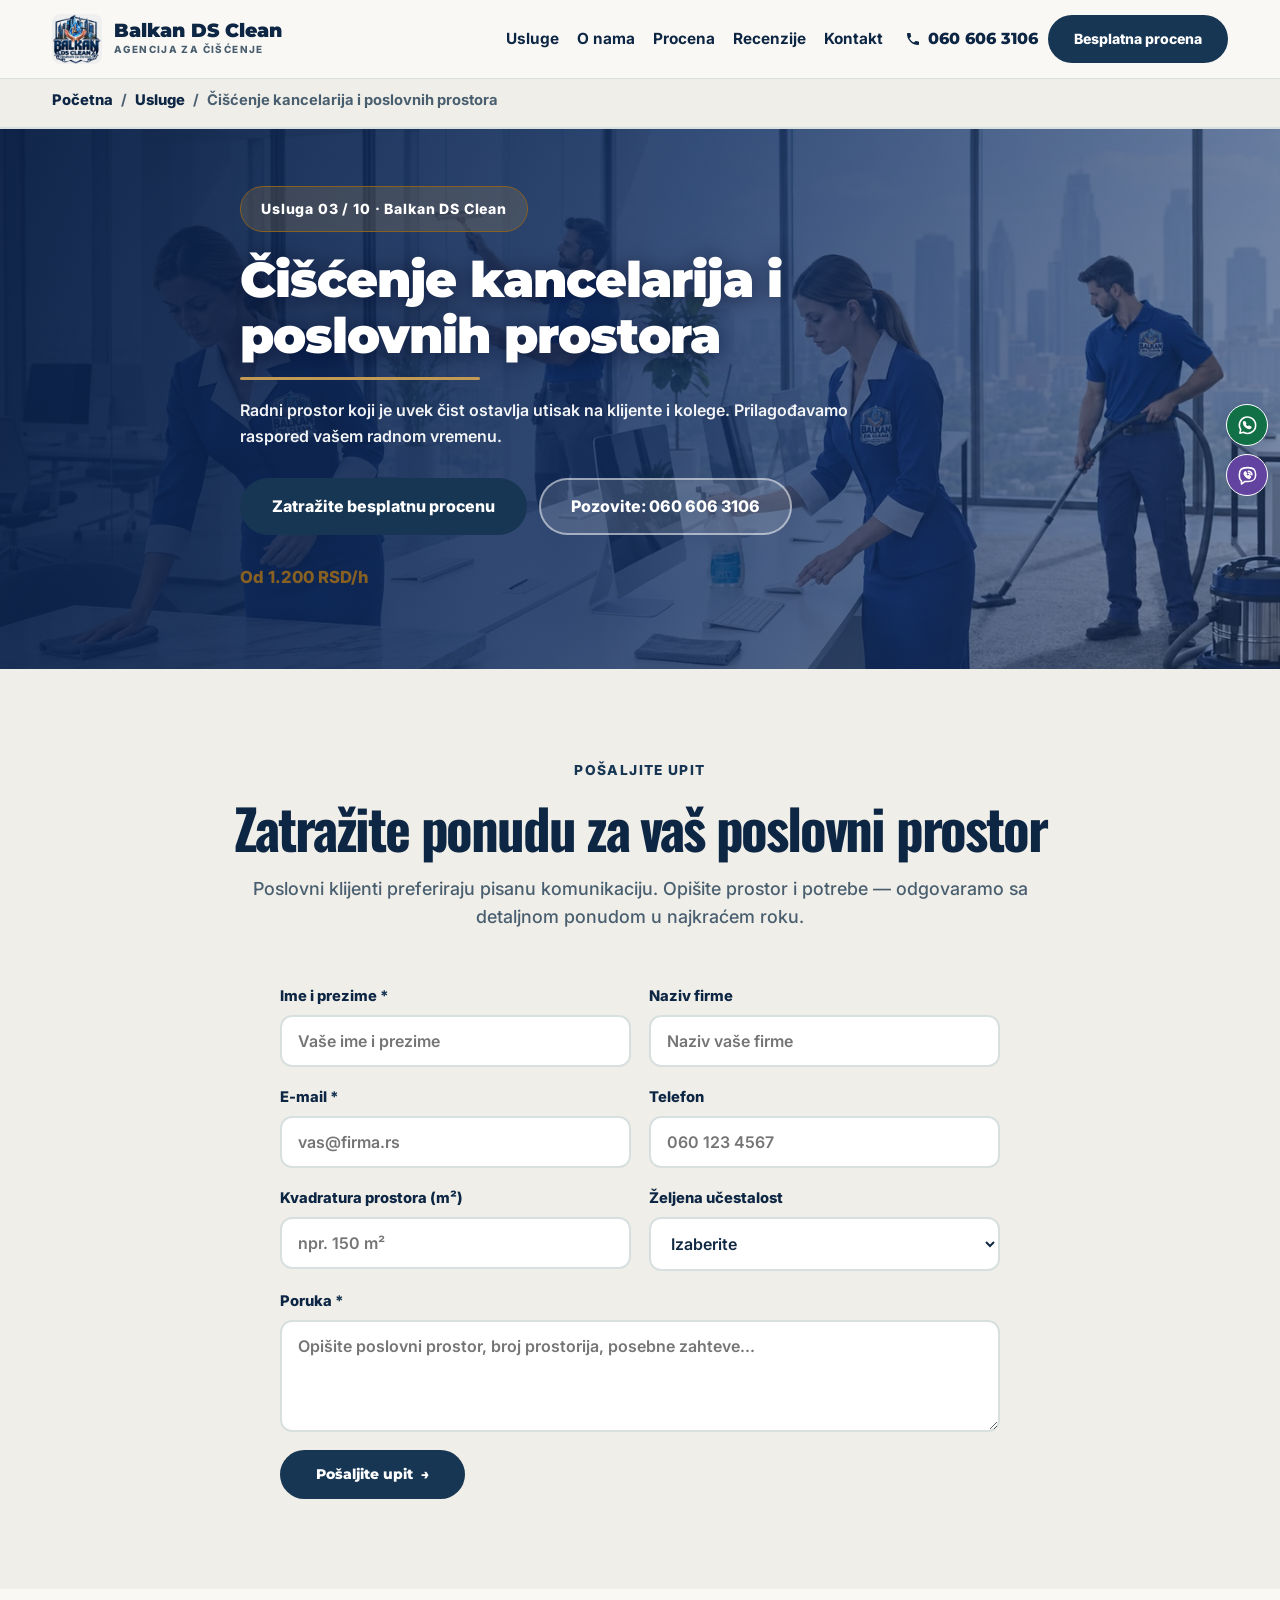
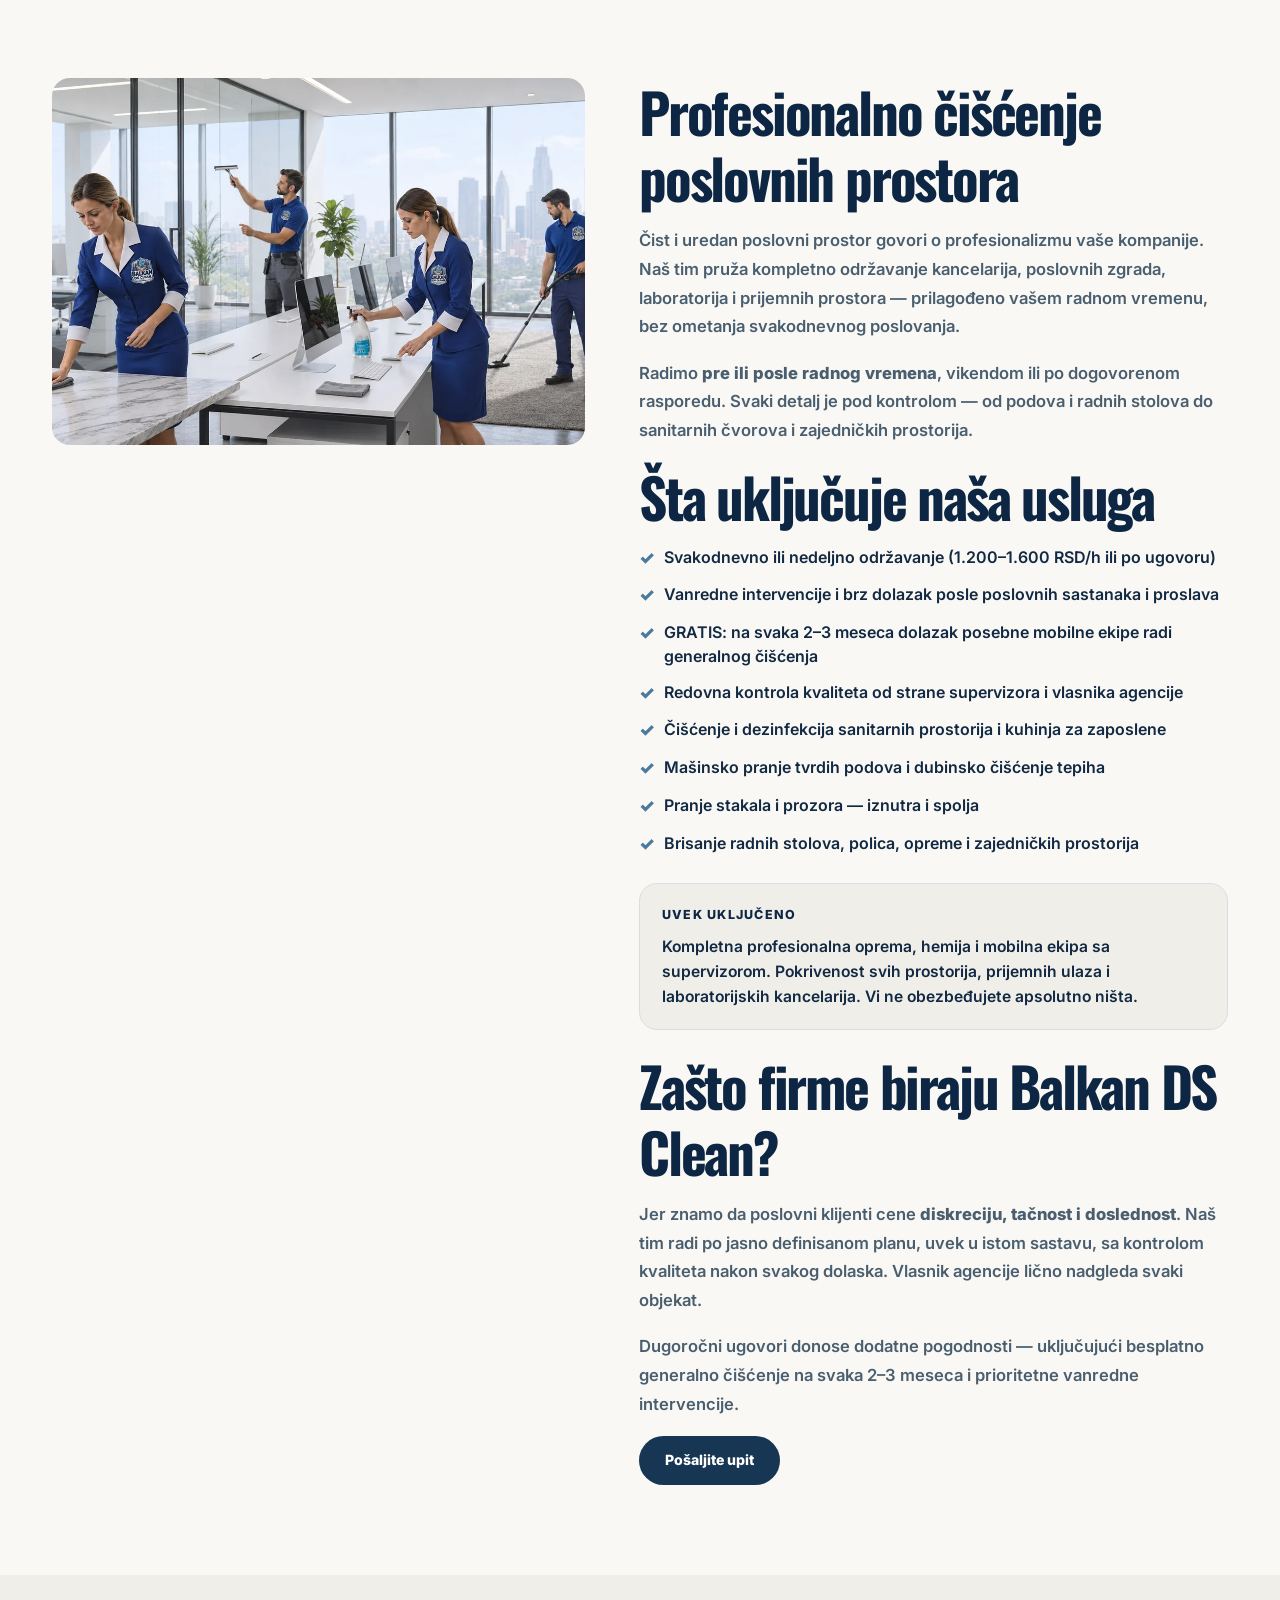
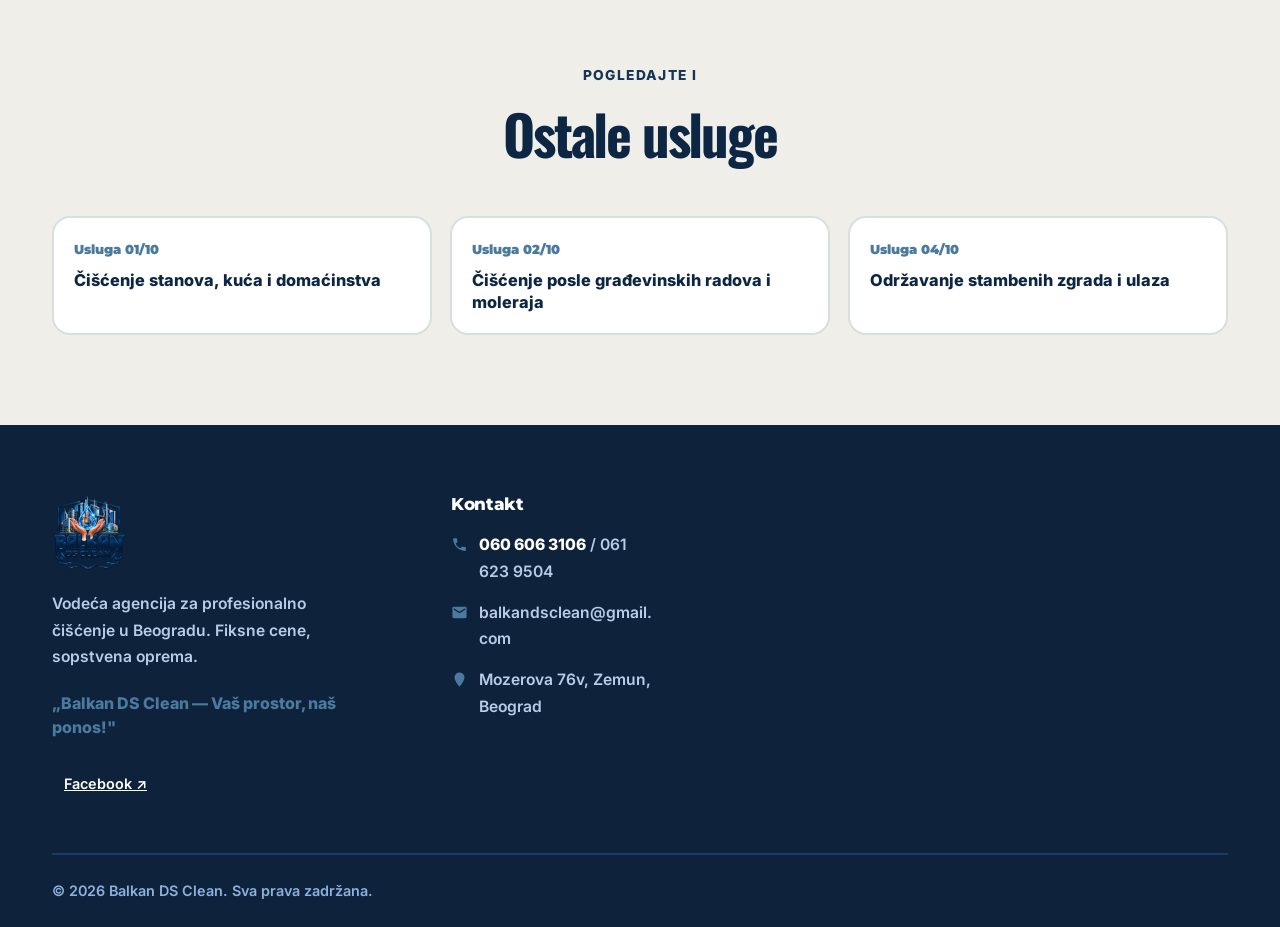
==== commit 3dbfe3f1: "Update Balkan DS Clean floor washing service" ====
--- a/usluge/ciscenje-kancelarija/index.html
+++ b/usluge/ciscenje-kancelarija/index.html
@@ -522,7 +522,7 @@
 <a class="srodna" href="../../usluge/odrzavanje-zgrada/"><span class="srodna-br">Usluga 04/10</span><span class="srodna-naziv">Održavanje stambenih zgrada i ulaza</span></a>
 </div></div></section>
 </main><!-- KONTAKT FORMA ZA POSLOVNE KLIJENTE -->
-<footer class="podnozje" id="kontakt"><div class="omot"><div class="podnozje-mreza"><div><a class="logo" href="../../"><picture><img src="../../assets/logo.jpg" alt="Balkan DS Clean" width="64" height="64"></picture></a><p class="podnozje-o">Vodeća agencija za profesionalno čišćenje u Beogradu. Fiksne cene, sopstvena oprema.</p><span class="podnozje-slogan">„Balkan DS Clean — Vaš prostor, naš ponos!"</span><a class="footer-social" href="https://www.facebook.com/profile.php?id=61572728086733" target="_blank" rel="noopener noreferrer">Facebook ↗</a></div><div><h4>Kontakt</h4><div class="kontakt-red"><svg viewbox="0 0 24 24" aria-hidden="true"><path d="M6.6 10.8c1.4 2.8 3.8 5.1 6.6 6.6l2.2-2.2c.3-.3.7-.4 1-.2 1.1.4 2.4.6 3.6.6.6 0 1 .4 1 1V20c0 .6-.4 1-1 1-9.4 0-17-7.6-17-17 0-.6.4-1 1-1h3.5c.6 0 1 .4 1 1 0 1.3.2 2.5.6 3.6.1.4 0 .8-.2 1l-2.3 2.2z"></path></svg><span><a href="tel:+381606063106"><b>060 606 3106</b></a> / <a href="tel:+381616239504">061 623 9504</a></span></div><div class="kontakt-red"><svg viewbox="0 0 24 24" aria-hidden="true"><path d="M20 4H4a2 2 0 00-2 2v12a2 2 0 002 2h16a2 2 0 002-2V6a2 2 0 00-2-2zm0 4l-8 5-8-5V6l8 5 8-5v2z"></path></svg><a href="mailto:balkandsclean@gmail.com">balkandsclean@gmail.com</a></div><div class="kontakt-red"><svg viewbox="0 0 24 24" aria-hidden="true"><path d="M12 2C8 2 5 5 5 9c0 5 7 13 7 13s7-8 7-13c0-4-3-7-7-7z"></path></svg><span>Mozerova 76v, Zemun, Beograd</span></div></div></div><div class="pravno"><span>© 2026 Balkan DS Clean. Sva prava zadržana.</span></div></div></footer>
+<footer class="podnozje" id="kontakt"><div class="omot"><div class="podnozje-mreza"><div><a class="logo" href="../../"><picture><img src="../../assets/logo-footer.webp" alt="Balkan DS Clean" width="64" height="64"></picture></a><p class="podnozje-o">Vodeća agencija za profesionalno čišćenje u Beogradu. Fiksne cene, sopstvena oprema.</p><span class="podnozje-slogan">„Balkan DS Clean — Vaš prostor, naš ponos!"</span><a class="footer-social" href="https://www.facebook.com/profile.php?id=61572728086733" target="_blank" rel="noopener noreferrer">Facebook ↗</a></div><div><h4>Kontakt</h4><div class="kontakt-red"><svg viewbox="0 0 24 24" aria-hidden="true"><path d="M6.6 10.8c1.4 2.8 3.8 5.1 6.6 6.6l2.2-2.2c.3-.3.7-.4 1-.2 1.1.4 2.4.6 3.6.6.6 0 1 .4 1 1V20c0 .6-.4 1-1 1-9.4 0-17-7.6-17-17 0-.6.4-1 1-1h3.5c.6 0 1 .4 1 1 0 1.3.2 2.5.6 3.6.1.4 0 .8-.2 1l-2.3 2.2z"></path></svg><span><a href="tel:+381606063106"><b>060 606 3106</b></a> / <a href="tel:+381616239504">061 623 9504</a></span></div><div class="kontakt-red"><svg viewbox="0 0 24 24" aria-hidden="true"><path d="M20 4H4a2 2 0 00-2 2v12a2 2 0 002 2h16a2 2 0 002-2V6a2 2 0 00-2-2zm0 4l-8 5-8-5V6l8 5 8-5v2z"></path></svg><a href="mailto:balkandsclean@gmail.com">balkandsclean@gmail.com</a></div><div class="kontakt-red"><svg viewbox="0 0 24 24" aria-hidden="true"><path d="M12 2C8 2 5 5 5 9c0 5 7 13 7 13s7-8 7-13c0-4-3-7-7-7z"></path></svg><span>Mozerova 76v, Zemun, Beograd</span></div></div></div><div class="pravno"><span>© 2026 Balkan DS Clean. Sva prava zadržana.</span></div></div></footer>
 <div class="mob-traka"><a href="tel:+381606063106" class="mt-tel"><svg viewbox="0 0 24 24" aria-hidden="true"><path d="M6.6 10.8c1.4 2.8 3.8 5.1 6.6 6.6l2.2-2.2c.3-.3.7-.4 1-.2 1.1.4 2.4.6 3.6.6.6 0 1 .4 1 1V20c0 .6-.4 1-1 1-9.4 0-17-7.6-17-17 0-.6.4-1 1-1h3.5c.6 0 1 .4 1 1 0 1.3.2 2.5.6 3.6.1.4 0 .8-.2 1l-2.3 2.2z"></path></svg>Pozovite</a><a href="https://wa.me/381606063106" class="mt-wa" target="_blank" rel="noopener noreferrer"><svg viewbox="0 0 24 24" aria-hidden="true"><path d="M12 2C6.48 2 2 6.48 2 12c0 1.85.5 3.58 1.38 5.07L2 22l5.07-1.33A9.94 9.94 0 0012 22c5.52 0 10-4.48 10-10S17.52 2 12 2zm5.2 14.2c-.22.62-1.28 1.18-1.77 1.24-.45.06-1.02.08-1.65-.1-.38-.11-.87-.28-1.5-.55-2.64-1.14-4.36-3.8-4.5-3.98-.13-.18-1.08-1.44-1.08-2.74 0-1.3.68-1.94.92-2.2.24-.26.52-.33.7-.33.18 0 .35 0 .5.01.16.01.38-.06.6.46.22.53.75 1.83.82 1.96.07.13.11.29.02.47-.09.18-.14.29-.27.45-.13.16-.28.35-.4.47-.13.13-.27.27-.12.53.15.26.68 1.12 1.46 1.82 1 .9 1.85 1.17 2.11 1.31.26.13.41.11.56-.06.16-.18.65-.75.82-1.01.18-.26.36-.21.6-.13.24.09 1.53.72 1.79.85.26.13.44.2.5.31.06.11.06.65-.16 1.27z"></path></svg>WhatsApp</a><a href="#zakazi" class="mt-zakazi"><svg viewbox="0 0 24 24" aria-hidden="true"><path d="M19 4h-1V2h-2v2H8V2H6v2H5a2 2 0 00-2 2v14a2 2 0 002 2h14a2 2 0 002-2V6a2 2 0 00-2-2zm0 16H5V9h14v11z"></path></svg>Zakažite</a></div>
 <script>
 (function(){"use strict";var g=document.getElementById("glava");function p(){g.classList.toggle("pun",window.scrollY>40);}window.addEventListener("scroll",p,{passive:true});p();var b=document.getElementById("burger"),m=document.getElementById("meni");b.addEventListener("click",function(){var o=m.classList.toggle("otvoren");b.classList.toggle("aktivan",o);b.setAttribute("aria-expanded",o?"true":"false");});m.querySelectorAll("a").forEach(function(a){a.addEventListener("click",function(){m.classList.remove("otvoren");b.classList.remove("aktivan");});});var ok=document.querySelectorAll(".otkrij");if("IntersectionObserver" in window){var ob=new IntersectionObserver(function(es){es.forEach(function(e){if(e.isIntersecting){e.target.classList.add("vidljivo");ob.unobserve(e.target);}});},{threshold:.12});ok.forEach(function(e){ob.observe(e);});}else{ok.forEach(function(e){e.classList.add("vidljivo");});}var fs=document.getElementById("forma-sms");if(fs){fs.addEventListener("submit",function(e){e.preventDefault();var i=document.getElementById("ime").value.trim(),t=document.getElementById("telefon").value.trim();if(!i||!t)return;var msg="Zdravo, ja sam "+i+" ("+t+"). Zelim da zakazem: "+document.title+".";window.open("https://wa.me/381606063106?text="+encodeURIComponent(msg),"_blank");});}})();
--- a/polish.css
+++ b/polish.css
@@ -1,5 +1,8 @@
+@import url("https://fonts.googleapis.com/css2?family=Oswald:wght@700&display=swap");
+
 :root {
-  --plava:#122943;
+  --plava:#0d2644;
+  --naslov-uski:"Nimbus Sans Narrow","Oswald","Arial Narrow","Montserrat",sans-serif;
   --plava-tamna:#0e233b;
   --plava-hover:#275d87;
   --plava-svetla:#4a7a9d;
@@ -29,9 +32,13 @@
 .dugme-zlato {background:#e9d6b0;color:#10263e}
 .welcome-hero {display:grid;grid-template-columns:1fr 1fr;align-items:center;gap:clamp(28px,5vw,78px);padding-top:127px;padding-bottom:55px}
 .hero-copy {grid-column:2;grid-row:1}
-.hero-copy h1 {font-family:Georgia,serif;font-size:clamp(44px,6vw,86px);font-weight:400;letter-spacing:-.05em;line-height:1.02;margin:13px 0 17px}
-.hero-copy h1 em {color:#275d87}
-.hero-copy .intro {max-width:42ch;color:#495f70;margin-bottom:20px}
+.hero-copy h1 {font-family:var(--naslov-uski);font-size:clamp(36px,4.8vw,70px);font-weight:700;letter-spacing:-.025em;line-height:1.1;margin:13px 0 17px}
+.hero-copy h1 span {display:block}
+.hero-copy h1 span + span {color:#0965ad}
+main h1 {position:relative}
+main h1::after {content:"";display:block;width:min(42%,240px);height:3px;margin-top:14px;border-radius:3px;background:#c39a55;transform-origin:left}
+.hero-copy .intro {max-width:42ch;color:var(--tekst);font-size:clamp(1.15rem,2vw,1.4rem);line-height:1.35;font-weight:800;margin-bottom:8px}
+.hero-copy .intro-detalj {max-width:42ch;color:#495f70;font-weight:700;margin-bottom:20px}
 .eyebrow {display:flex;gap:9px;align-items:center;font-size:11px;letter-spacing:.15em;font-weight:800;color:#275d87}
 .eyebrow>span {width:17px;height:2px;background:#a77943;display:inline-block}
 .pill {display:inline-flex;align-items:center;justify-content:center;gap:12px;border:1px solid transparent;border-radius:999px;padding:11px 18px;font-size:.86rem;font-weight:750;line-height:1.35}
@@ -47,20 +54,18 @@
 .hero-media::before {content:"";position:absolute;inset:13px;border:1px solid #ffffff33;border-radius:16px;pointer-events:none}
 .hero-media video {width:57%;max-width:255px;aspect-ratio:9/16;object-fit:contain;background:#0c1b2a;border-radius:10px;z-index:1}
 .film-note {color:white;margin-right:auto;padding:0 10px;display:grid;gap:14px}
-.film-note b {font:400 clamp(23px,3.3vw,45px)/1.08 Georgia,serif}
+.film-note b {font:700 clamp(23px,3.3vw,45px)/1.08 var(--naslov-uski)}
 .film-note .eyebrow,.film-note small {color:#d2ddea}
 .film-note small {font-size:10px;letter-spacing:.16em}
-.sound {position:absolute;right:28px;top:28px;z-index:2;background:white;color:#122943;font-size:.72rem;padding:7px 10px}
-.sound[hidden] {display:none}
 .poverenje {border-block:1px solid #d8dfdf;background:#f0eee8;color:#122943}
 .poverenje .pov-ocena,.poverenje .pov-poruka {color:#122943}
 .sekcija {padding-block:clamp(52px,7vw,90px)}
 .zaglavlje {max-width:820px}
-.zaglavlje h2,.opstine h2,.detalji-tekst h2 {font-family:Georgia,serif;font-weight:400;font-size:clamp(33px,4.3vw,59px);letter-spacing:-.04em}
+.zaglavlje h2,.opstine h2,.detalji-tekst h2 {font-family:var(--naslov-uski);font-weight:700;font-size:clamp(33px,4.3vw,59px);letter-spacing:-.04em}
 .zaglavlje p {font-weight:500}
 .editorial-intro {display:grid;grid-template-columns:1.05fr 1fr;gap:clamp(22px,5vw,70px);align-items:center;margin-bottom:65px}
 .editorial-intro img {width:100%;height:auto;border-radius:18px}
-.editorial-intro h3 {font:400 clamp(25px,3vw,40px)/1.14 Georgia,serif;margin:10px 0 14px}
+.editorial-intro h3 {font:700 clamp(25px,3vw,40px)/1.14 var(--naslov-uski);margin:10px 0 14px}
 .editorial-intro p {color:#495f70}
 .review-link {text-align:center;margin-top:26px}
 .footer-social {display:inline-flex;align-items:center;min-height:42px;padding-inline:12px;color:white;text-decoration:underline;font-size:.9rem}
@@ -72,11 +77,75 @@
 .wa {background:#127046}
 .vb {background:#6343a0}
 .messengers a:hover {filter:brightness(1.15)}
-.scroll-note {pointer-events:none;position:fixed;z-index:65;left:50%;bottom:max(74px,12vh);width:max-content;max-width:calc(100% - 60px);padding:10px 22px;color:#10263e;background:#fefcf2e6;backdrop-filter:blur(14px);border:1px solid #ffffffb0;box-shadow:0 10px 35px #12294330;border-radius:999px;font-weight:750;text-align:center;opacity:0;transform:translate(-50%,15px)}
-.scroll-note.show {animation:glass-note 2.15s ease both}
-@keyframes glass-note {0%{opacity:0;transform:translate(-50%,15px) scale(.96);filter:blur(5px)} 16%,80%{opacity:1;transform:translate(-50%,0) scale(1);filter:blur(0)} 100%{opacity:0;transform:translate(-50%,-8px);filter:blur(4px)}}
-.headline-in {animation:headline-in .75s cubic-bezier(.2,.7,.2,1) both}
-@keyframes headline-in {from{opacity:.52;transform:translateY(12px);filter:blur(1.5px)}to{opacity:1;transform:none;filter:none}}
+.scroll-note {
+  --mist-duration:.85s;
+  position:fixed;
+  inset:0;
+  z-index:65;
+  display:grid;
+  place-items:center;
+  isolation:isolate;
+  overflow:hidden;
+  pointer-events:none;
+  visibility:hidden;
+  text-align:center;
+  color:#f8faff;
+}
+.scroll-note.show {visibility:visible}
+.scroll-note::before,.scroll-note::after {
+  content:"";
+  position:absolute;
+  z-index:-1;
+  opacity:0;
+}
+.scroll-note::before {
+  inset:0;
+  background:radial-gradient(ellipse at center,#08182d8c 0%,#08182d55 36%,#08182d1a 71%,transparent 100%);
+}
+.scroll-note::after {
+  inset:-10% -12%;
+  background:
+    radial-gradient(ellipse 26% 11% at 34% 43%,#a9d6f480,transparent 80%),
+    radial-gradient(ellipse 25% 15% at 63% 53%,#7db3df94,transparent 82%),
+    radial-gradient(ellipse 28% 10% at 45% 58%,#b8e0fa80,transparent 82%),
+    radial-gradient(ellipse 21% 12% at 66% 42%,#d6eeff73,transparent 76%);
+  filter:blur(20px);
+}
+.scroll-note-title {
+  width:100%;
+  max-width:20ch;
+  padding-inline:16px;
+  font:700 clamp(2rem,8.4vw,7rem)/1.02 var(--naslov-uski);
+  letter-spacing:-.025em;
+  white-space:pre-line;
+  overflow-wrap:break-word;
+  text-shadow:0 3px 24px #071a30ba;
+  opacity:0;
+}
+.scroll-note.show::before {animation:mist-shade var(--mist-duration) ease both}
+.scroll-note.show::after {animation:mist-drift var(--mist-duration) ease both}
+.scroll-note.show .scroll-note-title {animation:mist-title var(--mist-duration) ease both}
+@keyframes mist-shade {
+  0%,100% {opacity:0}
+  16%,60% {opacity:1}
+}
+@keyframes mist-drift {
+  0% {opacity:0;transform:translate(-8%,5%) scale(.84)}
+  18% {opacity:.63}
+  36%,61% {opacity:.35;transform:translate(0,0) scale(1)}
+  77% {opacity:.56}
+  100% {opacity:0;transform:translate(9%,-6%) scale(1.26)}
+}
+@keyframes mist-title {
+  0%,6% {opacity:0;filter:blur(24px);transform:translateY(14px) scale(.96)}
+  17%,66% {opacity:1;filter:blur(0);transform:none}
+  93%,100% {opacity:0;filter:blur(27px);transform:translateY(-15px) scale(1.05)}
+}
+.headline-in:not(.hero-copy h1),.hero-copy h1.headline-in span {animation:headline-in .72s cubic-bezier(.2,.7,.2,1) both}
+.hero-copy h1.headline-in span + span {animation-delay:.13s}
+main h1.headline-in::after {animation:headline-accent .76s .26s cubic-bezier(.2,.7,.2,1) both}
+@keyframes headline-in {from{opacity:0;transform:translateX(-25px)}to{opacity:1;transform:none}}
+@keyframes headline-accent {from{transform:scaleX(0)}to{transform:scaleX(1)}}
 @media(max-width:900px){.omot{padding-inline:24px 58px}.hero-media{min-height:310px;padding:16px}.messengers{right:7px}}
 @media(max-width:700px){
   .omot{padding-inline:17px 53px}
@@ -90,7 +159,7 @@
 @media(prefers-reduced-motion:reduce){
   *,*::before,*::after{animation:none!important;transition:none!important;scroll-behavior:auto!important}
   .otkrij{opacity:1!important;transform:none!important}
-  .scroll-note.show{opacity:1;transform:translate(-50%,0)}
+  .scroll-note.show::before,.scroll-note.show .scroll-note-title{opacity:1}
 }
 .pill [aria-hidden="true"]{font-family:system-ui,sans-serif}
 .usluga-karta:focus-visible{outline-offset:2px}
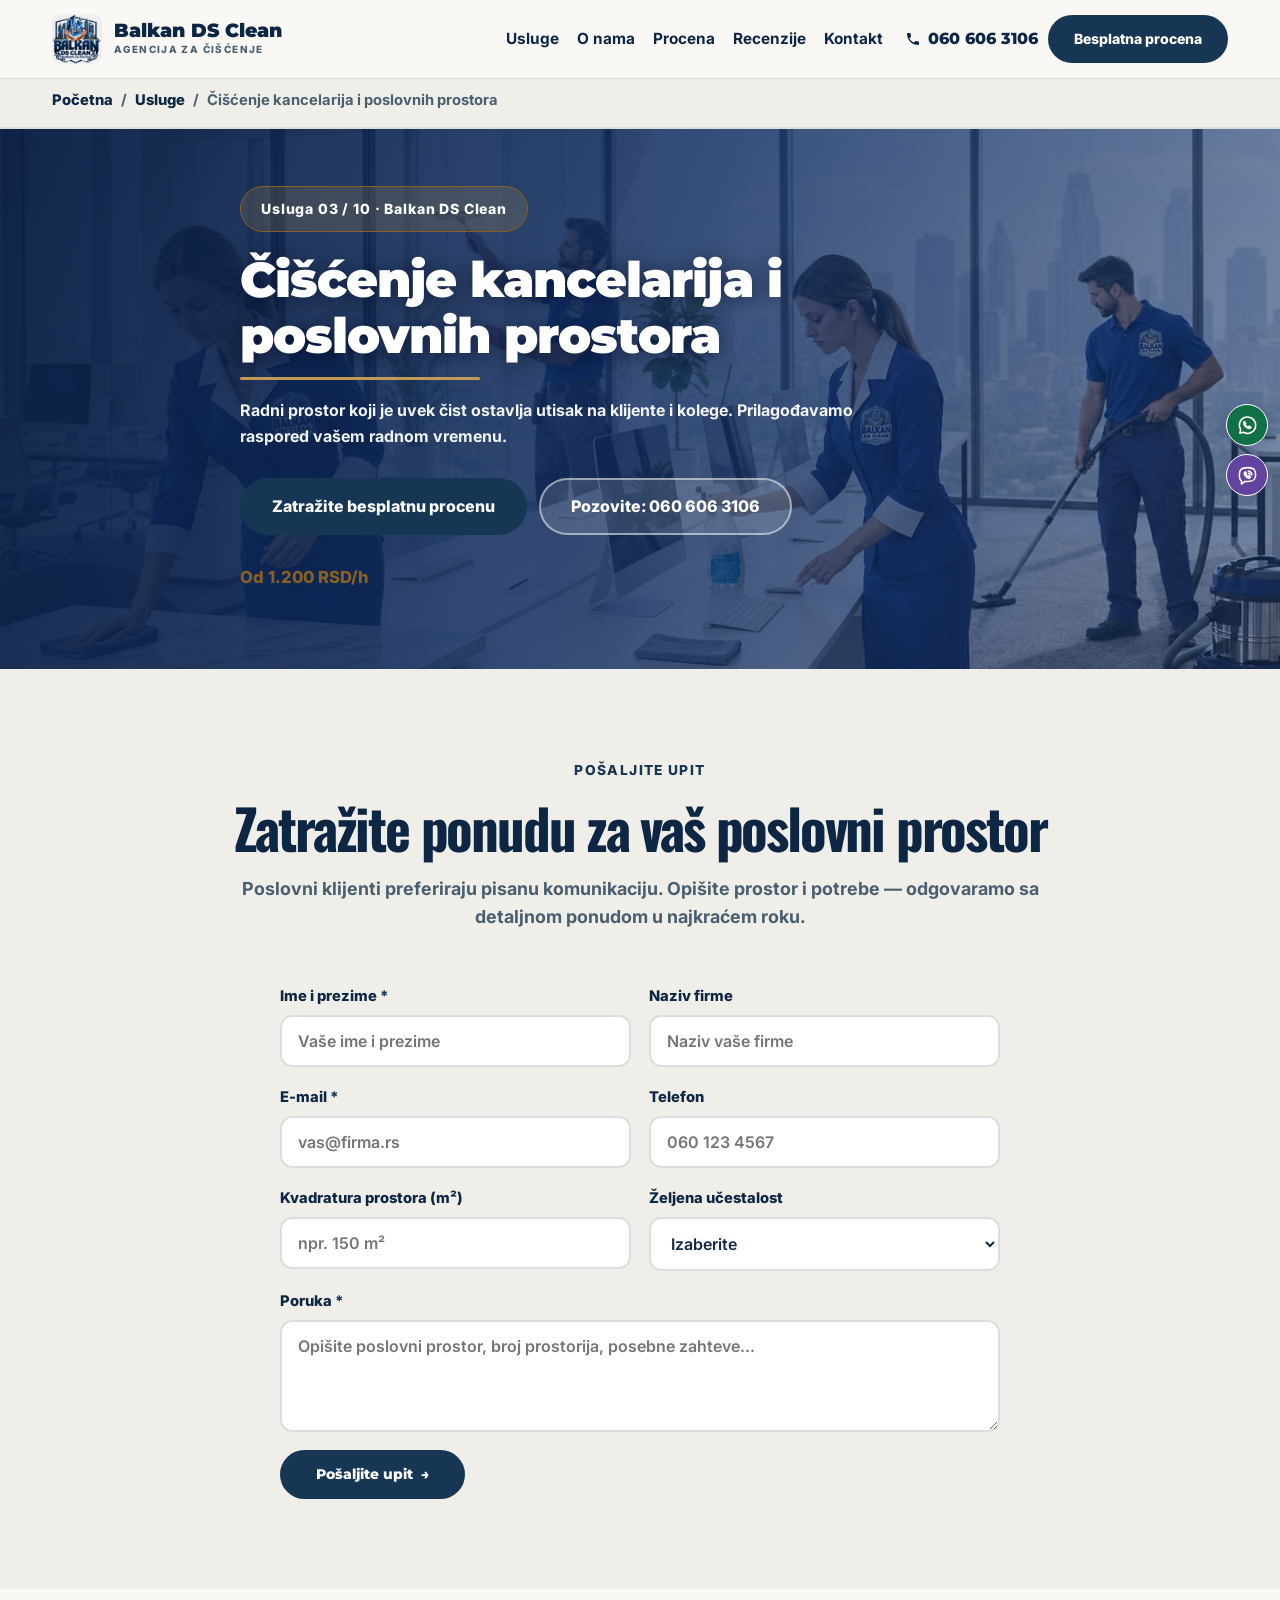
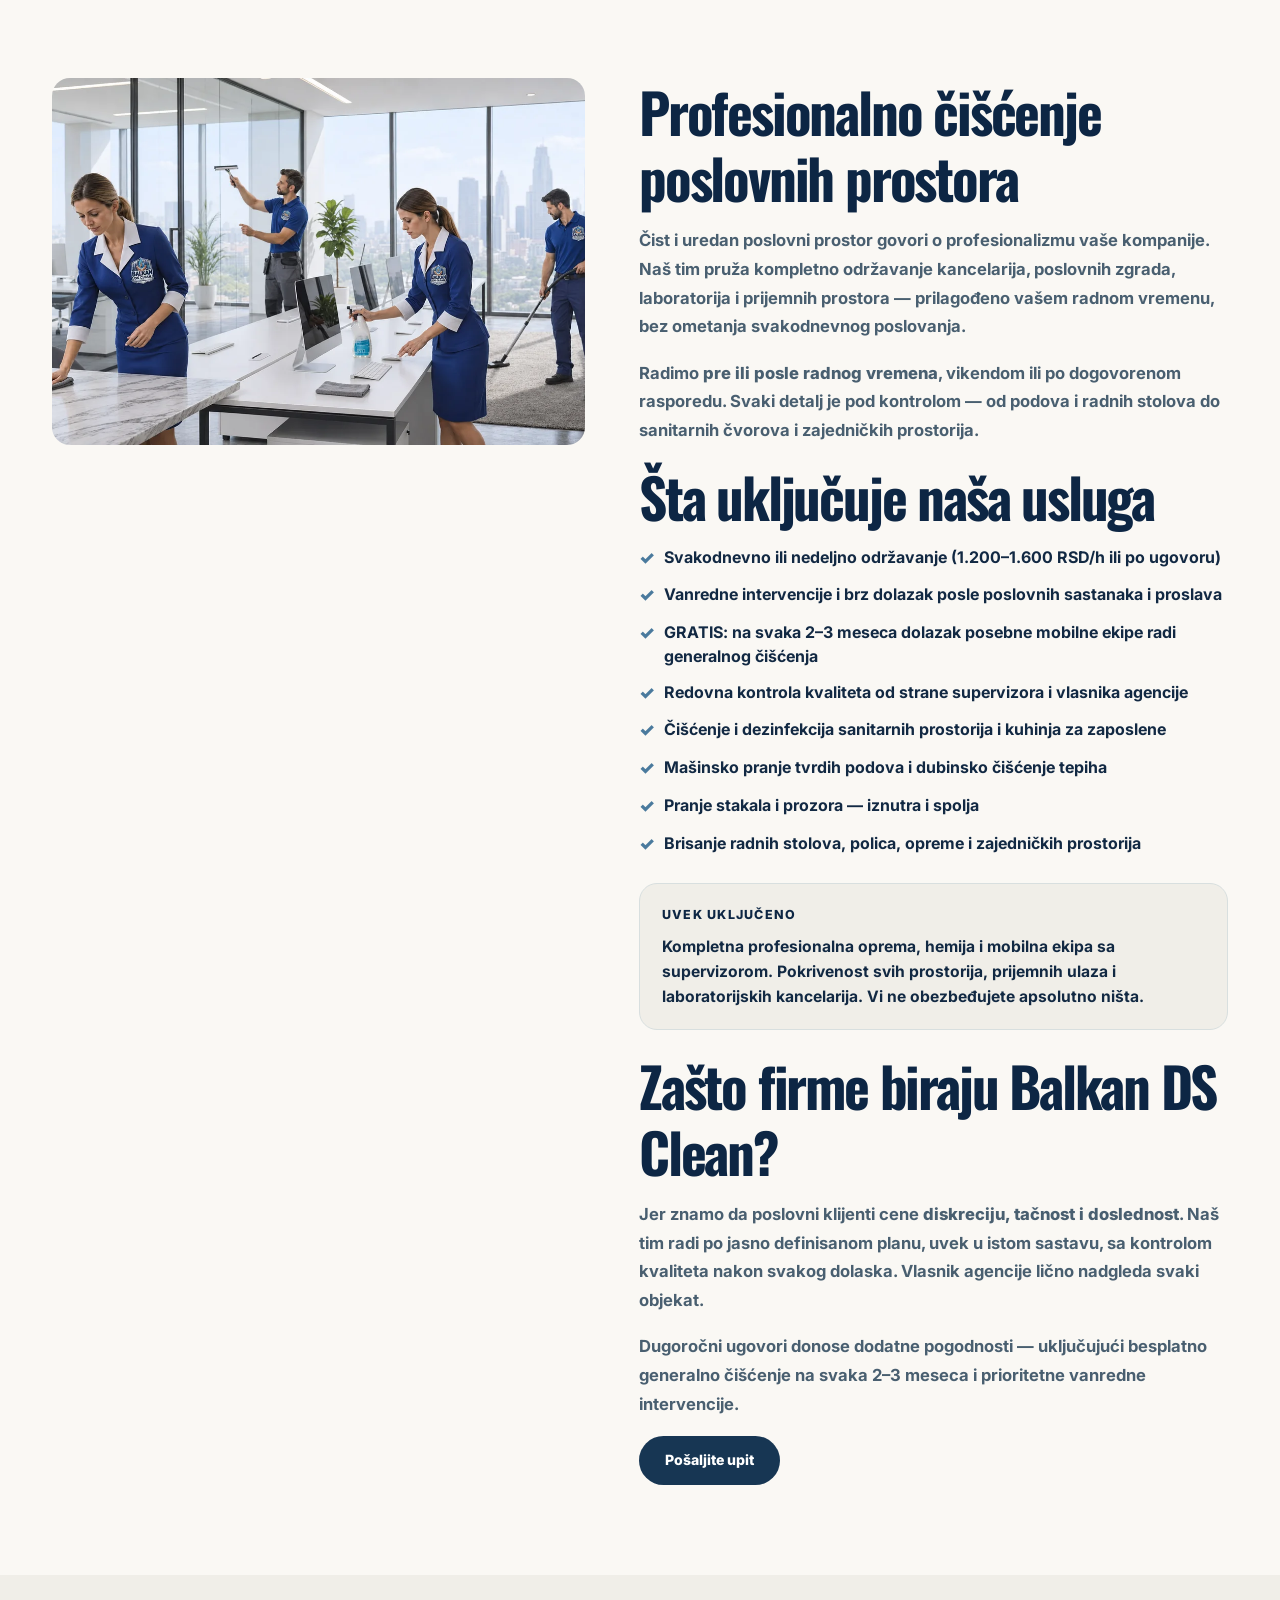
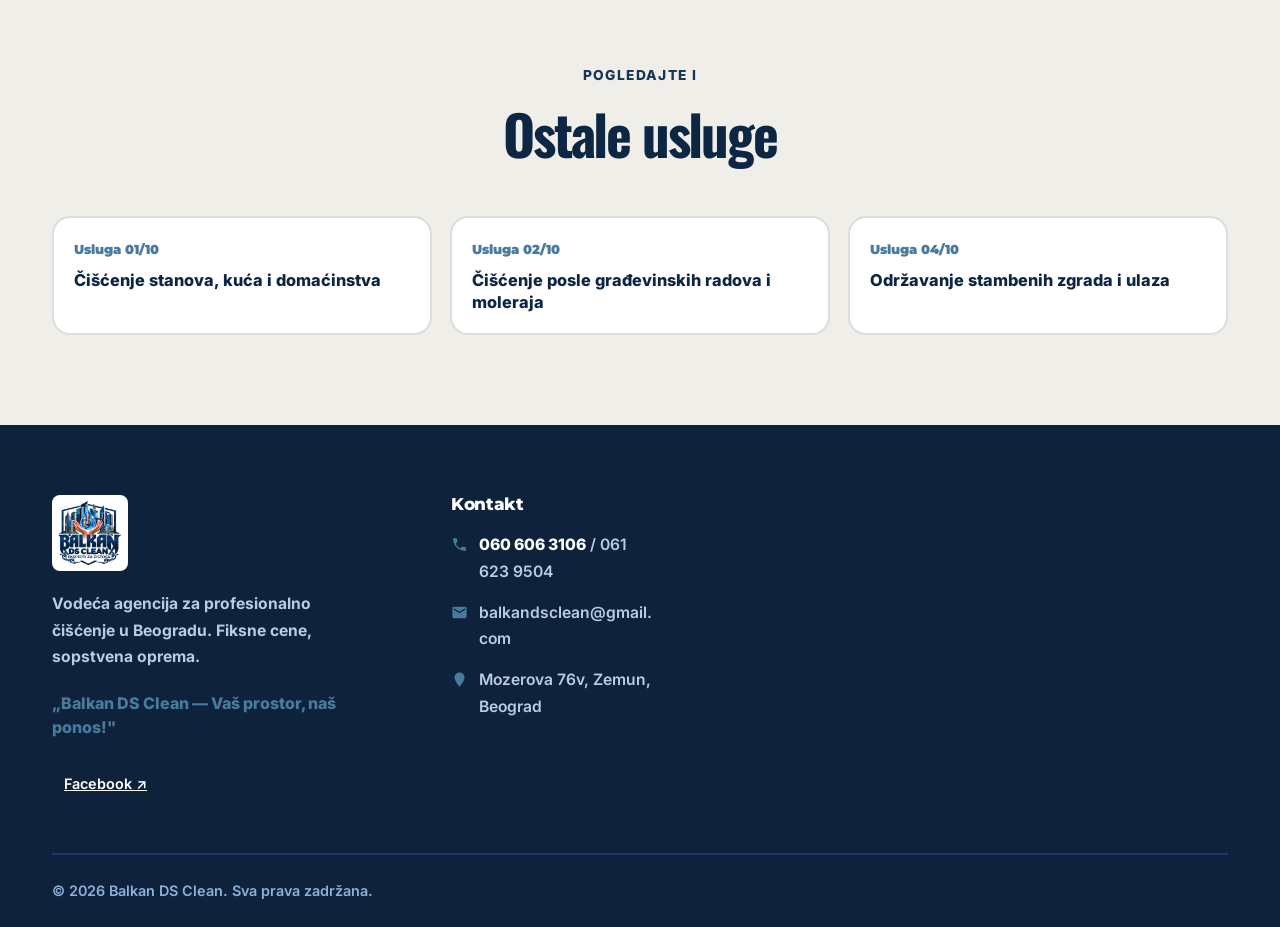
==== commit d84e352f: "Improve site readability and welcome video audio" ====
--- a/usluge/ciscenje-kancelarija/index.html
+++ b/usluge/ciscenje-kancelarija/index.html
@@ -417,7 +417,7 @@
 }
 
 </style>
-<link rel="icon" href="../../assets/favicon.svg" type="image/svg+xml"><link rel="stylesheet" href="../../polish.css"><script defer src="../../experience.js"></script><noscript><style>.otkrij{opacity:1!important;transform:none!important}</style></noscript></head>
+<link rel="icon" href="../../assets/favicon.svg" type="image/svg+xml"><link rel="stylesheet" href="../../polish.css?v=readability"><script defer src="../../experience.js"></script><noscript><style>.otkrij{opacity:1!important;transform:none!important}</style></noscript></head>
 <body>
 <a class="skip-link" href="#main">Pređite na sadržaj</a><header class="glava" id="glava">
   <div class="omot">
--- a/polish.css
+++ b/polish.css
@@ -57,19 +57,21 @@
 .film-note b {font:700 clamp(23px,3.3vw,45px)/1.08 var(--naslov-uski)}
 .film-note .eyebrow,.film-note small {color:#d2ddea}
 .film-note small {font-size:10px;letter-spacing:.16em}
+.welcome-sound {position:relative;z-index:1;justify-self:start;padding:8px 10px;border:1px solid #fff;border-radius:8px;background:#fff;color:#122943;font-size:.85rem;font-weight:700}
+.welcome-sound:focus-visible {outline:2px solid #fff;outline-offset:3px}
 .poverenje {border-block:1px solid #d8dfdf;background:#f0eee8;color:#122943}
 .poverenje .pov-ocena,.poverenje .pov-poruka {color:#122943}
 .sekcija {padding-block:clamp(52px,7vw,90px)}
 .zaglavlje {max-width:820px}
 .zaglavlje h2,.opstine h2,.detalji-tekst h2 {font-family:var(--naslov-uski);font-weight:700;font-size:clamp(33px,4.3vw,59px);letter-spacing:-.04em}
-.zaglavlje p {font-weight:500}
+:is(main,.podnozje) :is(p,li) {font-weight:700}
 .editorial-intro {display:grid;grid-template-columns:1.05fr 1fr;gap:clamp(22px,5vw,70px);align-items:center;margin-bottom:65px}
 .editorial-intro img {width:100%;height:auto;border-radius:18px}
 .editorial-intro h3 {font:700 clamp(25px,3vw,40px)/1.14 var(--naslov-uski);margin:10px 0 14px}
 .editorial-intro p {color:#495f70}
 .review-link {text-align:center;margin-top:26px}
 .footer-social {display:inline-flex;align-items:center;min-height:42px;padding-inline:12px;color:white;text-decoration:underline;font-size:.9rem}
-.podnozje .logo img {width:76px;height:76px;border-radius:8px}
+.podnozje .logo img {width:76px;height:76px;padding:5px;border-radius:8px;background:#fff}
 .podnozje h4 {color:white}
 .messengers {position:fixed;z-index:60;right:12px;top:50%;transform:translateY(-50%);display:grid;gap:8px}
 .messengers a {width:42px;height:42px;border:1px solid white;border-radius:50%;box-shadow:0 3px 10px #10263e28;display:grid;place-items:center;color:white}
